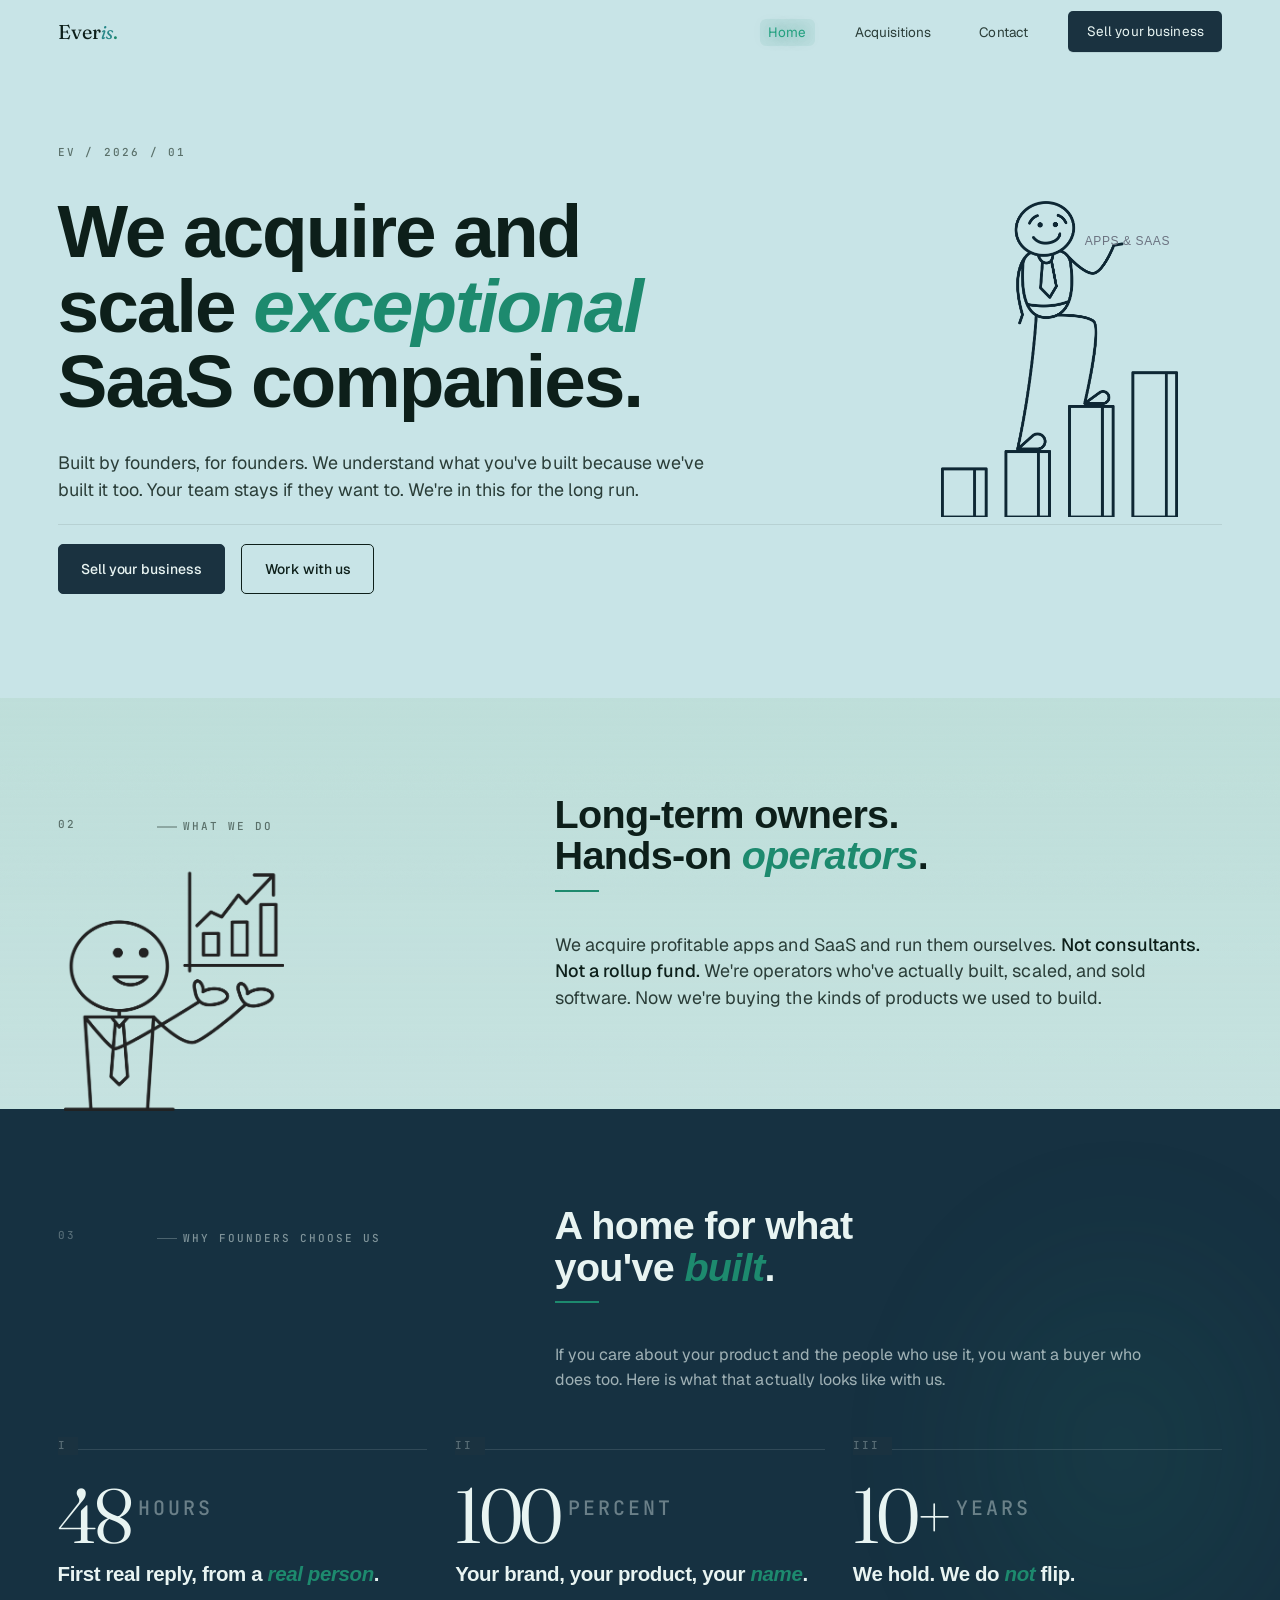
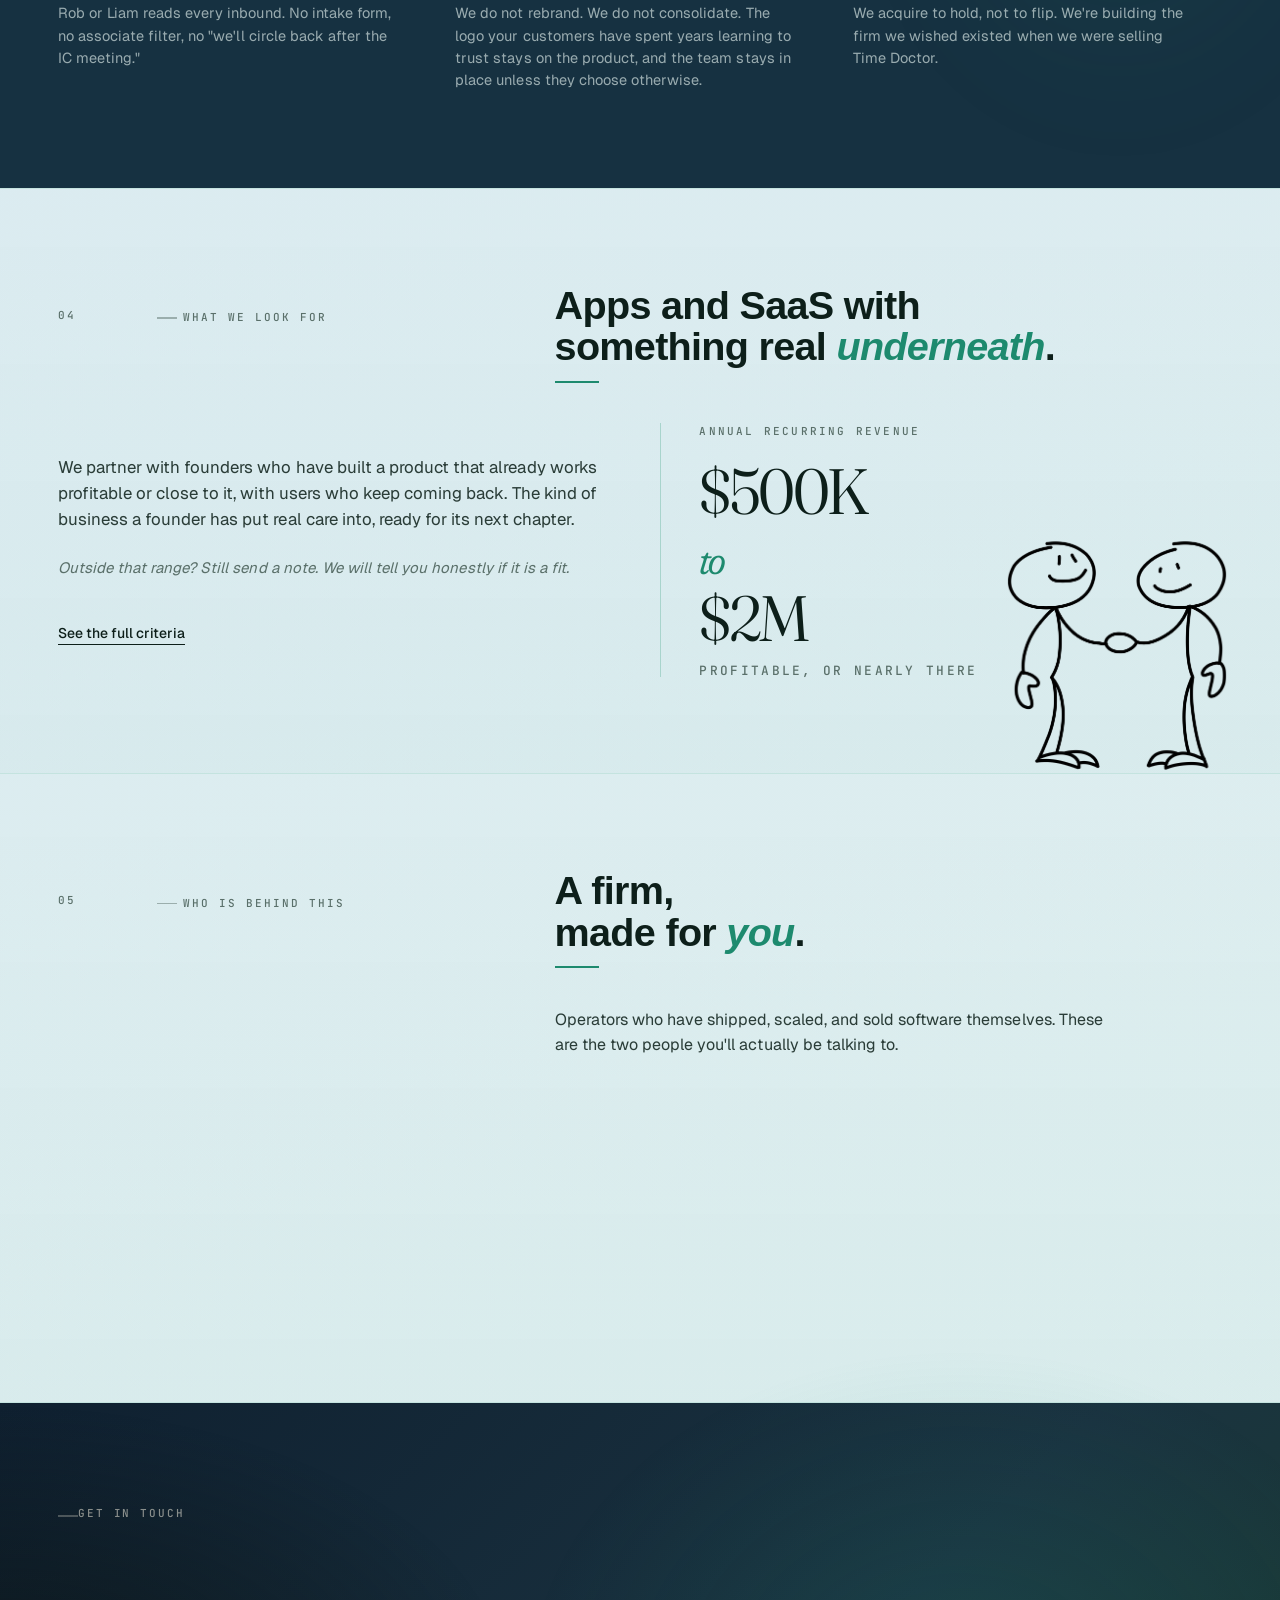
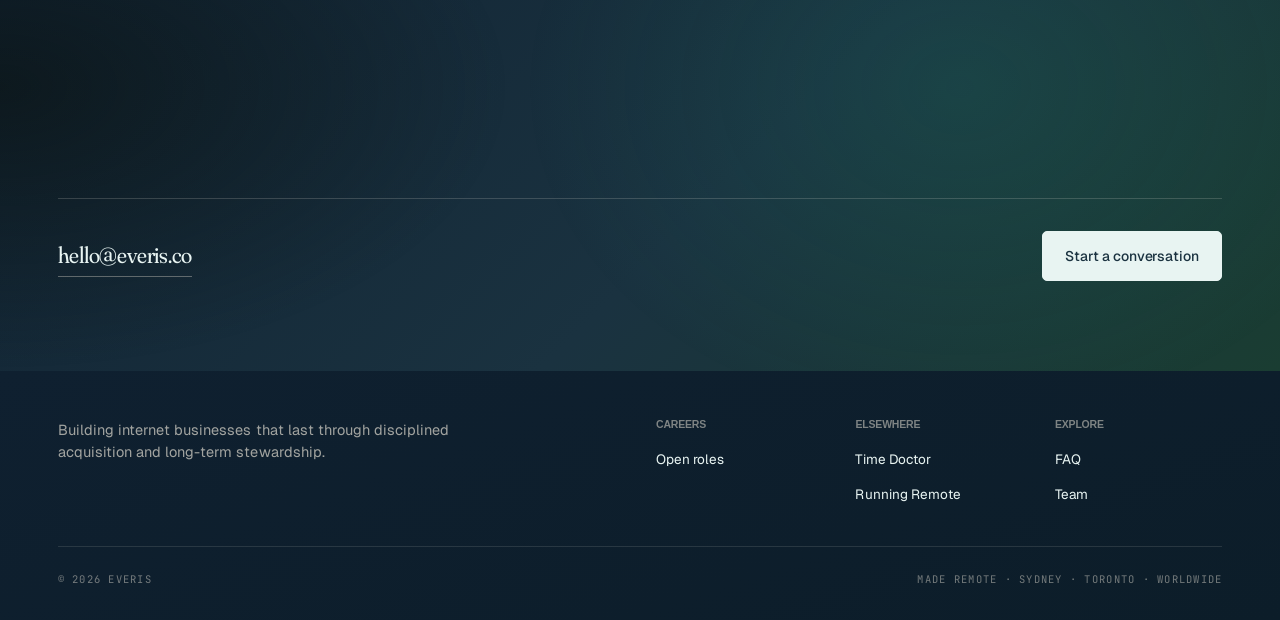
==== index.html @ 97abb51e "Add files via upload" ====
<!DOCTYPE html>
<html lang="en">
<head>
<meta charset="UTF-8" />
<meta name="viewport" content="width=device-width, initial-scale=1.0" />
<meta name="description" content="Everis acquires profitable apps and SaaS from founders ready for what's next." />
<meta property="og:title" content="Everis" />
<meta property="og:description" content="We acquire and grow exceptional SaaS companies. From founder-led innovation to enterprise-grade growth." />
<title>Everis. Acquirer of apps and SaaS businesses.</title>
<link rel="preconnect" href="https://fonts.googleapis.com" />
<link rel="preconnect" href="https://fonts.gstatic.com" crossorigin />
<link href="https://fonts.googleapis.com/css2?family=Fraunces:ital,opsz,wght,SOFT@0,9..144,300..700,0..100;1,9..144,300..700,0..100&family=Geist:wght@300;400;500;600&family=JetBrains+Mono:wght@400;500&display=swap" rel="stylesheet" />
<style>
/* =======================================================
   EVERIS - SHARED STYLES
   Forest + bone + brass, editorial, restrained
   ======================================================= */

:root {
  /* Palette â€” Teal Edition */
  --bone:          #EAF4F1;
  --bone-warm:     #B9D7CF;
  --bone-deep:     #BAE0D8;
  --forest:        #1A3240;
  --forest-soft:   #214252;
  --forest-deep:   #0F2030;
  --ink:           #0D1F1A;
  --ink-soft:      #2A3D38;
  --ink-muted:     #5A706A;
  --brass:         #1D8A6E;
  --brass-bright:  #22A07F;
  --brass-soft:    #1D9474;
  --sage:          #6B9E96;
  --rule:          #A8D4CC;
  --rule-soft:     #C4E3DF;

  /* Type */
  --font-serif: 'Fraunces', 'Iowan Old Style', Georgia, serif;
  --font-sans: 'Geist', -apple-system, BlinkMacSystemFont, sans-serif;
  --font-mono: 'JetBrains Mono', 'IBM Plex Mono', Menlo, monospace;

  /* Layout */
  --container: 1360px;
  --gutter: clamp(1.75rem, 4.5vw, 4.5rem);
  --section-y: clamp(4rem, 8vw, 6rem);
  --nav-h: 64px;
  --spacing-xs: 0.5rem;
  --spacing-sm: 1rem;
  --spacing-md: 1.5rem;
  --spacing-lg: 2.5rem;
  --spacing-xl: 4rem;
}

/* Reset */
*, *::before, *::after { box-sizing: border-box; margin: 0; padding: 0; }

html {
  scroll-behavior: smooth;
  -webkit-font-smoothing: antialiased;
  -moz-osx-font-smoothing: grayscale;
  text-rendering: optimizeLegibility;
  scroll-padding-top: calc(var(--nav-h) + 1rem);
}

body {
  background: var(--bone);
  color: var(--ink);
  font-family: var(--font-sans);
  font-size: 16px;
  line-height: 1.62;
  font-weight: 410;
  position: relative;
  min-height: 100vh;
  overflow-x: hidden;
  letter-spacing: 0.002em;
}

/* Paper grain overlay */
body::before {
  content: '';
  position: fixed;
  inset: 0;
  background-image: url("data:image/svg+xml;utf8,<svg xmlns='http://www.w3.org/2000/svg' width='240' height='240'><filter id='n'><feTurbulence type='fractalNoise' baseFrequency='0.9' numOctaves='2' stitchTiles='stitch'/><feColorMatrix values='0 0 0 0 0.04 0 0 0 0 0.08 0 0 0 0 0.16 0 0 0 0.5 0'/></filter><rect width='100%25' height='100%25' filter='url(%23n)'/></svg>");
  opacity: 0.055;
  mix-blend-mode: multiply;
  pointer-events: none;
  z-index: 1;
}

main, nav, footer { position: relative; z-index: 2; }

a { color: inherit; text-decoration: none; }
::selection {
  background: #1d8a6e;
  color: #ffffff;
  -webkit-text-fill-color: #ffffff;
  text-shadow: none;
}
::-moz-selection {
  background: #1d8a6e;
  color: #ffffff;
  text-shadow: none;
}

:focus-visible {
  outline: 2px solid var(--brass);
  outline-offset: 3px;
  border-radius: 2px;
}

img { display: block; max-width: 100%; height: auto; }

button { font: inherit; cursor: pointer; }

/* =======================================================
   TYPOGRAPHY
   ======================================================= */

h1, h2, h3, h4 {
  font-family: var(--font-serif);
  font-weight: 400;
  font-variation-settings: 'SOFT' 40, 'opsz' 144;
  letter-spacing: -0.025em;
  line-height: 1.03;
  color: var(--ink);
}

em, .italic {
  font-style: italic;
  font-variation-settings: 'SOFT' 100, 'opsz' 144;
}

.accent, h1 em, h2 em, h3 em {
  color: var(--brass);
}

.label {
  font-family: var(--font-mono);
  font-size: 11px;
  font-weight: 500;
  letter-spacing: 0.18em;
  text-transform: uppercase;
  color: var(--ink-muted);
}

.edition-num {
  font-family: var(--font-mono);
  font-size: 11px;
  letter-spacing: 0.2em;
  color: var(--ink-muted);
  font-weight: 500;
}

/* =======================================================
   LAYOUT PRIMITIVES
   ======================================================= */

.container {
  max-width: var(--container);
  margin: 0 auto;
  padding: 0 var(--gutter);
  position: relative;
}

.grid-12 {
  display: grid;
  grid-template-columns: repeat(12, 1fr);
  gap: 1.5rem 1.75rem;
}

/* =======================================================
   SCROLL PROGRESS (top of page)
   ======================================================= */

.scroll-progress {
  position: fixed;
  top: 0;
  left: 0;
  height: 4px;
  background: var(--brass);
  width: 100%;
  z-index: 100;
  transform: scaleX(0);
  transform-origin: left center;
  transition: transform 0.12s linear, opacity 0.3s ease;
  pointer-events: none;
  opacity: 0;
}

/* =======================================================
   NAV
   ======================================================= */

nav.top {
  position: sticky;
  top: 0;
  z-index: 50;
  overflow: visible;
  height: var(--nav-h);
  background: rgba(222, 238, 236, 0.94);
  backdrop-filter: blur(10px);
  -webkit-backdrop-filter: blur(10px);
  border-bottom: 1px solid var(--rule-soft);
}

nav.top .container {
  height: 100%;
  display: flex;
  align-items: center;
  justify-content: space-between;
  gap: 2rem;
  overflow: visible;
}

.wordmark {
  font-family: var(--font-serif);
  font-weight: 400;
  font-variation-settings: 'SOFT' 40, 'opsz' 144;
  font-size: 1.5rem;
  letter-spacing: -0.025em;
  color: var(--ink);
  line-height: 1;
  display: inline-block;
  transition: none !important;
}
.wordmark em {
  font-style: italic;
  font-variation-settings: 'SOFT' 100, 'opsz' 144;
  color: var(--brass);
  font-weight: 400;
  transition: none !important;
}
.wordmark-period {
  color: var(--brass);
}

/* Disable all animations and transitions for logo elements */
.wordmark,
.wordmark *,
.wordmark:hover,
.wordmark:focus-visible,
.wordmark em,
.wordmark em:hover,
.wordmark em:focus-visible,
.nav-logomark,
.nav-logomark:hover,
.nav-logomark:focus-visible,
.wordmark img,
.wordmark img:hover,
.wordmark img:focus-visible {
  animation: none !important;
  transform: none !important;
  transition: none !important;
}

.nav-links {
  display: flex;
  gap: 2rem;
  align-items: center;
  list-style: none;
}

.nav-links a {
  font-size: 13.5px;
  color: var(--ink-soft);
  position: relative;
  padding: 4px 8px 5px;
  font-weight: 400;
  letter-spacing: 0.01em;
  border-radius: 6px;
  transition: color 0.25s ease, text-shadow 0.25s ease, background 0.25s ease;
  overflow: visible;
}

.nav-links a::after { display: none; }

.nav-links a:hover,
.nav-links a.active {
  color: var(--brass-bright);
  text-shadow: 0 0 14px rgba(29, 148, 116, 0.55), 0 0 28px rgba(29, 148, 116, 0.22);
  background: rgba(29, 148, 116, 0.07);
}

/* Primary CTA button in nav - bright gold with dark text, unmissable */
.nav-cta {
  padding: 0.6rem 1.15rem !important;
  font-size: 13px;
  background: var(--brass);
  color: var(--forest-deep);
  border-radius: 100px;
  display: inline-flex;
  align-items: center;
  gap: 0.4rem;
  font-weight: 600;
  letter-spacing: -0.005em;
  transition: background 0.18s ease, box-shadow 0.18s ease;
  box-shadow: 0 1px 0 rgba(20, 32, 26, 0.08);
}
.nav-cta::after { display: none !important; }
.nav-cta:hover {
  background: var(--brass-bright);
  color: var(--forest-deep);
  box-shadow: 0 4px 12px -4px rgba(184, 138, 42, 0.45);
}
.nav-cta .arrow {
  display: inline-block;
  font-size: 12px;
}
.nav-cta:hover .arrow { }

.nav-toggle {
  display: none;
  background: none;
  border: none;
  color: var(--ink);
  font-family: var(--font-mono);
  font-size: 12px;
  letter-spacing: 0.1em;
  text-transform: uppercase;
}

/* =======================================================
   BUTTONS
   ======================================================= */

.btn {
  display: inline-flex;
  align-items: center;
  gap: 0.55rem;
  padding: 0.8rem 1.4rem;
  font-family: var(--font-sans);
  font-size: 14px;
  font-weight: 500;
  letter-spacing: -0.005em;
  border-radius: 100px;
  cursor: pointer;
  transition: background 0.25s ease, color 0.25s ease, border-color 0.25s ease, transform 0.25s ease;
  border: 1px solid transparent;
  text-decoration: none;
  white-space: nowrap;
}

.btn .arrow {
  display: inline-block;
  transition: transform 0.25s ease;
  font-size: 13px;
}
.btn:hover .arrow { transform: translateX(3px); }

.btn-primary {
  background: var(--forest);
  color: var(--bone);
  border-color: var(--forest);
}
.btn-primary:hover {
  background: var(--brass);
  color: var(--forest-deep);
  border-color: var(--brass);
  transform: translateY(-1px);
}

.btn-ghost {
  background: transparent;
  color: var(--ink);
  border-color: var(--ink);
}
.btn-ghost:hover {
  background: var(--ink);
  color: var(--bone);
}

.btn-brass {
  background: var(--brass);
  color: var(--forest-deep);
  border-color: var(--brass);
  font-weight: 600;
}
.btn-brass:hover {
  background: var(--brass-bright);
  border-color: var(--brass-bright);
  color: var(--forest-deep);
  transform: translateY(-1px);
}

/* On dark backgrounds */
.btn-light {
  background: var(--bone);
  color: var(--forest);
  border-color: var(--bone);
}
.btn-light:hover {
  background: var(--brass);
  color: var(--forest-deep);
  border-color: var(--brass);
}

/* =======================================================
   TEXT LINK
   ======================================================= */

.txt-link {
  display: inline-flex;
  align-items: center;
  gap: 0.5rem;
  font-size: 14px;
  color: var(--ink);
  border-bottom: 1px solid var(--ink);
  padding-bottom: 2px;
  transition: color 0.2s ease, border-color 0.2s ease, gap 0.2s ease;
  font-weight: 500;
  font-family: var(--font-sans);
  line-height: 1.3;
  text-decoration: none;
}
.txt-link:hover {
  color: var(--brass);
  border-color: var(--brass);
  gap: 0.7rem;
}
.txt-link .arrow {
  font-size: 13px;
  display: inline-block;
  transition: transform 0.2s ease;
}
.txt-link:hover .arrow { transform: translateX(2px); }

/* =======================================================
   REVEAL ANIMATIONS
   ======================================================= */

.reveal {
  opacity: 0;
  transform: translateY(16px);
  transition: opacity 0.9s cubic-bezier(0.22, 0.8, 0.3, 1),
              transform 0.9s cubic-bezier(0.22, 0.8, 0.3, 1);
}
.reveal.in-view {
  opacity: 1;
  transform: translateY(0);
}

@media (prefers-reduced-motion: reduce) {
  *, *::before, *::after {
    animation: none !important;
    transition: none !important;
  }
  .reveal { opacity: 1; transform: none; }
}

/* =======================================================
   HERO (homepage, acquisitions, contact)
   ======================================================= */

.hero {
  padding: clamp(3rem, 7vw, 5rem) 0 clamp(1.8rem, 3.6vw, 2.7rem);
  position: relative;
}

.hero-meta {
  display: flex;
  justify-content: space-between;
  margin-bottom: 2rem;
  align-items: baseline;
  gap: 1rem;
}

.hero-headline {
  font-family: var(--font-serif);
  font-variation-settings: 'SOFT' 25, 'opsz' 144;
  font-weight: 320;
  font-size: clamp(2.75rem, 7vw, 6.5rem);
  line-height: 0.95;
  letter-spacing: -0.018em;
  margin-bottom: 2rem;
  color: var(--ink);
  max-width: 15ch;
}

.hero-headline em {
  color: var(--brass);
}

.hero-sub {
  font-size: clamp(1.1rem, 1.45vw, 1.25rem);
  line-height: 1.62;
  color: var(--ink-soft);
  margin-bottom: 2.25rem;
  font-weight: 390;
  max-width: 54ch;
  letter-spacing: -0.005em;
}

.hero-ctas {
  display: flex;
  gap: 1rem;
  flex-wrap: wrap;
  margin-top: 2.5rem;
  margin-bottom: 2.5rem;
  position: relative;
  overflow: visible;
}

.hero-ctas::before {
  content: '';
  position: absolute;
  left: 0;
  right: 0;
  top: -1.28rem;
  height: 1px;
  background: rgba(15,24,20,0.09);
  z-index: 0;
}

.hero-ctas > .btn {
  position: relative;
  z-index: 2;
}

.hero-signature {
  margin-top: 1.5rem;
  padding-top: 1.25rem;
  border-top: none;
  display: flex;
  justify-content: space-between;
  align-items: baseline;
  flex-wrap: wrap;
  gap: 1rem;
}

.hero-signature .credit {
  font-size: 13.5px;
  color: var(--ink-soft);
  font-weight: 400;
}
.hero-signature .credit strong {
  color: var(--ink);
  font-weight: 500;
}

.hero-signature .meta {
  font-family: var(--font-mono);
  font-size: 11px;
  letter-spacing: 0.18em;
  text-transform: uppercase;
  color: var(--ink-muted);
}

/* =======================================================
   SECTION BASE
   ======================================================= */

section.page {
  padding: var(--section-y) 0;
  border-bottom: 1px solid var(--rule-soft);
  position: relative;
}

.page-header {
  display: grid;
  grid-template-columns: repeat(12, 1fr);
  gap: 1.5rem 1.75rem;
  margin-bottom: 2.5rem;
  align-items: baseline;
}

.page-header .edition-num { grid-column: 1 / 2; }
.page-header .label { grid-column: 2 / 6; align-self: baseline; }
.page-title {
  grid-column: 6 / 13;
  font-family: var(--font-serif);
  font-variation-settings: 'SOFT' 40, 'opsz' 144;
  font-size: clamp(1.75rem, 3.5vw, 2.75rem);
  font-weight: 350;
  line-height: 1.05;
  letter-spacing: -0.028em;
}

/* =======================================================
   WHAT WE DO (simple prose block)
   ======================================================= */

.what-do-body {
  display: grid;
  grid-template-columns: repeat(12, 1fr);
  gap: 1.5rem 1.75rem;
}

.what-do-lead {
  grid-column: 6 / 13;
  font-size: clamp(1.05rem, 1.4vw, 1.2rem);
  line-height: 1.5;
  color: var(--ink-soft);
  font-weight: 400;
}

.what-do-lead .emphasis {
  color: var(--ink);
  font-weight: 500;
}

/* =======================================================
   WHY FOUNDERS CHOOSE US - claim grid
   ======================================================= */

.why-founders { background: var(--bone-warm); }

.why-lead {
  display: grid;
  grid-template-columns: repeat(12, 1fr);
  gap: 1.5rem 1.75rem;
  margin-top: 1.5rem;
}
.why-lead p {
  grid-column: 6 / 13;
  font-size: clamp(1rem, 1.25vw, 1.1rem);
  color: var(--ink-soft);
  line-height: 1.55;
  max-width: 55ch;
}

.claim-grid {
  display: grid;
  grid-template-columns: repeat(12, 1fr);
  gap: 1.5rem 1.75rem;
  margin-top: 3.5rem;
}

.claim {
  grid-column: span 4;
  display: flex;
  flex-direction: column;
  padding-top: 1.75rem;
  border-top: 1px solid var(--ink);
  position: relative;
}

.claim::before {
  content: attr(data-index);
  position: absolute;
  top: -13px;
  left: 0;
  background: var(--bone-warm);
  padding-right: 0.7rem;
  font-family: var(--font-mono);
  font-size: 11px;
  letter-spacing: 0.2em;
  color: var(--ink-muted);
  font-weight: 500;
}

.claim-number {
  font-family: var(--font-serif);
  font-variation-settings: 'SOFT' 30, 'opsz' 144;
  font-weight: 350;
  font-size: clamp(2.75rem, 5vw, 4.25rem);
  line-height: 1;
  letter-spacing: -0.04em;
  color: var(--ink);
  margin-bottom: 0.1rem;
}
.claim-number .unit {
  font-size: 0.26em;
  font-family: var(--font-mono);
  letter-spacing: 0.15em;
  text-transform: uppercase;
  color: var(--ink-muted);
  display: inline-block;
  transform: translateY(-1.4em);
  margin-left: 0.5rem;
  font-weight: 500;
}

.claim-phrase {
  font-family: var(--font-serif);
  font-variation-settings: 'SOFT' 70, 'opsz' 144;
  font-size: clamp(1.2rem, 1.6vw, 1.45rem);
  font-weight: 400;
  line-height: 1.15;
  letter-spacing: -0.02em;
  color: var(--ink);
  margin-bottom: 1rem;
  margin-top: 0.4rem;
}

.claim-body {
  font-size: 14.5px;
  line-height: 1.55;
  color: var(--ink-soft);
  max-width: 34ch;
}

/* =======================================================
   WHAT WE LOOK FOR - teaser with number block
   ======================================================= */

.criteria-grid {
  display: grid;
  grid-template-columns: repeat(12, 1fr);
  gap: 1.5rem 2.5rem;
  align-items: center;
}

.criteria-body {
  grid-column: 1 / 7;
}
.criteria-body p {
  font-size: clamp(1.05rem, 1.3vw, 1.15rem);
  line-height: 1.55;
  color: var(--ink-soft);
  margin-bottom: 1.5rem;
  max-width: 48ch;
}

.criteria-visual {
  grid-column: 7 / 13;
  padding-left: clamp(0rem, 3vw, 2.5rem);
  border-left: 1px solid var(--rule);
  display: flex;
  flex-direction: column;
  align-items: flex-start;
}

.criteria-visual .range-label {
  font-family: var(--font-mono);
  font-size: 11px;
  letter-spacing: 0.2em;
  color: var(--ink-muted);
  text-transform: uppercase;
  margin-bottom: 1.25rem;
  font-weight: 500;
}

.criteria-number {
  font-family: var(--font-serif);
  font-variation-settings: 'SOFT' 30, 'opsz' 144;
  font-weight: 350;
  font-size: clamp(2.5rem, 5.5vw, 4rem);
  line-height: 0.95;
  letter-spacing: -0.04em;
  color: var(--ink);
}
.criteria-number .row { display: block; }
.criteria-number .to {
  color: var(--brass);
  font-style: italic;
  font-variation-settings: 'SOFT' 100, 'opsz' 144;
  font-size: 0.65em;
  display: inline-block;
  margin: 0.2em 0.5rem 0.2em 0;
}

.criteria-number .unit {
  font-family: var(--font-mono);
  font-size: 0.2em;
  text-transform: uppercase;
  letter-spacing: 0.18em;
  color: var(--ink-muted);
  display: block;
  margin-top: 1rem;
  font-weight: 500;
}

/* =======================================================
   FOUNDERS SECTION - with duotone photos
   ======================================================= */

.founders { background: var(--bone); border-bottom: 1px solid var(--rule-soft); }

.founders-intro {
  display: grid;
  grid-template-columns: repeat(12, 1fr);
  gap: 1.5rem 1.75rem;
  margin-top: 1rem;
  margin-bottom: 3rem;
}

.founders-intro p {
  grid-column: 6 / 13;
  font-size: clamp(1rem, 1.25vw, 1.1rem);
  color: var(--ink-soft);
  line-height: 1.55;
  max-width: 52ch;
}

.founders-grid {
  display: grid;
  grid-template-columns: repeat(12, 1fr);
  gap: 3rem 2rem;
}

.founder-card {
  grid-column: span 6;
  display: grid;
  grid-template-columns: 1fr 1.6fr;
  gap: 1.5rem;
  align-items: start;
}

.founder-photo {
  position: relative;
  overflow: hidden;
  border-radius: 6px;
  aspect-ratio: 4 / 5;
  background: var(--forest);
  cursor: default;
}

.founder-photo img {
  width: 100%;
  height: 100%;
  object-fit: cover;
  display: block;
  /* Sepia until hover */
  filter: grayscale(0.25) sepia(0.65) saturate(0.85) hue-rotate(-10deg) brightness(0.98) contrast(1.02);
  transition: filter 0.7s cubic-bezier(0.22, 0.8, 0.3, 1),
              transform 0.8s cubic-bezier(0.22, 0.8, 0.3, 1);
}

.founder-photo::after {
  content: '';
  position: absolute;
  inset: 0;
  background: linear-gradient(180deg, rgba(29,138,110,0.08), rgba(26, 50, 64, 0.22));
  mix-blend-mode: multiply;
  pointer-events: none;
  transition: opacity 0.7s ease;
  z-index: 2;
}

.founder-card:hover .founder-photo img {
  filter: none;
  transform: scale(1.025);
}
.founder-card:hover .founder-photo::after {
  opacity: 0;
}

.founder-info {
  display: flex;
  flex-direction: column;
  gap: 0.65rem;
  padding-top: 0.25rem;
}

.founder-name {
  font-family: var(--font-serif);
  font-variation-settings: 'SOFT' 70, 'opsz' 144;
  font-size: clamp(1.4rem, 1.9vw, 1.7rem);
  font-weight: 400;
  letter-spacing: -0.02em;
  line-height: 1.1;
  color: var(--ink);
  margin-bottom: 0.1rem;
}

.founder-role {
  font-family: var(--font-mono);
  font-size: 10.5px;
  letter-spacing: 0.2em;
  color: var(--brass);
  text-transform: uppercase;
  font-weight: 500;
  margin-bottom: 0.25rem;
}

.founder-credit {
  font-size: 14.5px;
  line-height: 1.6;
  color: var(--ink-soft);
  font-weight: 400;
}

.founder-credit em {
  font-style: italic;
  color: var(--ink);
}

.founder-location {
  margin-top: 0.35rem;
  font-family: var(--font-mono);
  font-size: 10.5px;
  letter-spacing: 0.18em;
  text-transform: uppercase;
  color: var(--ink-muted);
  font-weight: 500;
}

/* =======================================================
   FINAL CTA (dark forest section)
   ======================================================= */

.final-cta {
  padding: clamp(4.5rem, 8vw, 7rem) 0 clamp(4rem, 7vw, 6rem);
  background: var(--forest);
  color: var(--bone);
  border-bottom: none;
  position: relative;
  overflow: hidden;
}

.final-cta::after {
  content: '';
  position: absolute;
  right: -15%;
  top: -20%;
  width: 80%;
  height: 140%;
  background: radial-gradient(ellipse at center, rgba(29,138,110,0.18) 0%, transparent 60%);
  pointer-events: none;
}

.final-cta .container {
  position: relative;
  z-index: 2;
}

.final-cta .label {
  color: rgba(239, 233, 219, 0.55);
  margin-bottom: 1.75rem;
  display: block;
}

.final-cta-headline {
  font-family: var(--font-serif);
  font-variation-settings: 'SOFT' 30, 'opsz' 144;
  font-weight: 350;
  font-size: clamp(2.5rem, 6vw, 5rem);
  line-height: 1;
  letter-spacing: -0.03em;
  color: var(--bone);
  max-width: 14ch;
  margin-bottom: 2.5rem;
}

.final-cta-headline em {
  color: var(--brass-soft);
}

.final-cta-actions {
  padding-top: 2rem;
  border-top: 1px solid rgba(239, 233, 219, 0.18);
  display: flex;
  flex-wrap: wrap;
  gap: 1.5rem 2rem;
  align-items: center;
  justify-content: space-between;
}

.final-cta-email {
  font-family: var(--font-serif);
  font-variation-settings: 'SOFT' 60, 'opsz' 144;
  font-size: clamp(1.15rem, 1.8vw, 1.55rem);
  font-weight: 400;
  color: var(--bone);
  border-bottom: 1px solid rgba(239, 233, 219, 0.35);
  padding-bottom: 3px;
  transition: color 0.25s ease, border-color 0.25s ease;
  letter-spacing: -0.01em;
}
.final-cta-email:hover {
  color: var(--brass-soft);
  border-color: var(--brass-soft);
}

/* =======================================================
   FOOTER
   ======================================================= */

footer {
  background: var(--forest-deep);
  color: var(--bone);
  padding: 3rem 0 0;
  position: relative;
  overflow: hidden;
}

.footer-top {
  display: grid;
  grid-template-columns: repeat(12, 1fr);
  gap: 1.5rem 2rem;
  padding-bottom: 2.5rem;
  border-bottom: 1px solid rgba(239, 233, 219, 0.12);
}

.footer-about {
  grid-column: 1 / 6;
  font-size: 14.5px;
  line-height: 1.55;
  color: rgba(239, 233, 219, 0.65);
  max-width: 42ch;
}

.footer-links {
  grid-column: 7 / 13;
  display: grid;
  grid-template-columns: repeat(3, minmax(0, 1fr));
  gap: 2rem;
}

.footer-col h4 {
  font-family: var(--font-mono);
  font-size: 10.5px;
  letter-spacing: 0.2em;
  text-transform: uppercase;
  color: rgba(239, 233, 219, 0.5);
  font-weight: 500;
  margin-bottom: 1rem;
}

.footer-col ul {
  list-style: none;
  display: flex;
  flex-direction: column;
  gap: 0.55rem;
}

.footer-col a {
  color: var(--bone);
  font-size: 13.5px;
  transition: color 0.2s ease;
  display: inline-flex;
  align-items: center;
  gap: 0.35rem;
}
.footer-col a:hover { color: var(--brass-soft); }
.footer-col a .ext {
  font-size: 10px;
  color: rgba(239, 233, 219, 0.4);
  transition: color 0.2s ease;
}
.footer-col a:hover .ext { color: var(--brass-soft); }

.footer-bottom {
  padding: 1.5rem 0 2rem;
  display: flex;
  justify-content: space-between;
  align-items: center;
  font-family: var(--font-mono);
  font-size: 10.5px;
  letter-spacing: 0.12em;
  color: rgba(239, 233, 219, 0.45);
  text-transform: uppercase;
  gap: 1rem;
  flex-wrap: wrap;
}

/* Giant wordmark, aligned to container gutter */
.wordmark-giant-wrap {
  max-width: var(--container);
  margin: 0 auto;
  padding: 1.5rem var(--gutter) 1.25rem;
  overflow: hidden;
}

.wordmark-giant {
  font-family: var(--font-serif);
  font-variation-settings: 'SOFT' 50, 'opsz' 144;
  font-weight: 300;
  font-size: clamp(5rem, 22vw, 22rem);
  line-height: 0.85;
  letter-spacing: -0.05em;
  color: var(--bone);
  display: block;
  text-align: left;
  white-space: nowrap;
}

.wordmark-giant em {
  font-style: italic;
  color: var(--brass);
  font-variation-settings: 'SOFT' 100, 'opsz' 144;
}

/* =======================================================
   RESPONSIVE
   ======================================================= */

@media (max-width: 880px) {
  body { font-size: 15.5px; }

  nav.top { height: 56px; }

  .nav-links { display: none; }
  .nav-links.open {
    display: flex;
    position: absolute;
    top: 56px;
    right: 0;
    left: 0;
    background: var(--bone);
    flex-direction: column;
    gap: 0.25rem;
    padding: 1.25rem var(--gutter);
    border-bottom: 1px solid var(--rule);
    align-items: flex-start;
  }
  .nav-links.open a {
    padding: 0.75rem 0;
    font-size: 15px;
    width: 100%;
    border-bottom: 1px solid var(--rule-soft);
  }
  .nav-links.open a:last-child { border-bottom: none; }
  .nav-toggle { display: block; }

  .page-header { margin-bottom: 2rem; }
  .page-header .edition-num { grid-column: 1 / 13; }
  .page-header .label { grid-column: 1 / 13; margin-top: 0.25rem; }
  .page-title { grid-column: 1 / 13; margin-top: 0.75rem; }

  .what-do-lead { grid-column: 1 / 13; }

  .why-lead p { grid-column: 1 / 13; }

  .claim-grid { grid-template-columns: 1fr; gap: 2.5rem; margin-top: 2.5rem; }
  .claim { grid-column: 1 / -1; }
  .claim-body { max-width: none; }

  .criteria-grid { grid-template-columns: 1fr; gap: 2rem; }
  .criteria-body, .criteria-visual { grid-column: 1 / -1; }
  .criteria-visual {
    padding-left: 0;
    border-left: none;
    padding-top: 1.5rem;
    border-top: 1px solid var(--rule);
  }

  .founders-intro p { grid-column: 1 / 13; }
  .founders-grid { grid-template-columns: 1fr; gap: 2.5rem; }
  .founder-card { grid-column: 1 / -1; grid-template-columns: 1fr 1.5fr; gap: 1.25rem; }

  .final-cta-actions { flex-direction: column; align-items: flex-start; gap: 1.25rem; }

  .footer-top { grid-template-columns: 1fr; gap: 2rem; }
  .footer-about, .footer-links { grid-column: 1 / -1; }
  .footer-links { grid-template-columns: repeat(3, minmax(0, 1fr)); gap: 1.5rem; }

  .hero-signature { flex-direction: column; align-items: flex-start; gap: 0.5rem; }
}

@media (max-width: 560px) {
  .footer-links { grid-template-columns: 1fr 1fr; }
  .footer-bottom { flex-direction: column; align-items: flex-start; gap: 0.5rem; }
  .founder-card { grid-template-columns: 1fr; gap: 1rem; }
  .founder-photo { max-width: 220px; }
  .hero-meta { flex-direction: column; align-items: flex-start; gap: 0.4rem; }
}

/* =======================================================
   ACQUISITIONS PAGE specifics
   ======================================================= */

.process-list {
  display: grid;
  grid-template-columns: repeat(12, 1fr);
  gap: 1.5rem 1.75rem;
}

.process-step {
  grid-column: span 6;
  border-top: 1px solid var(--ink);
  padding-top: 1.5rem;
  padding-bottom: 1.5rem;
  position: relative;
}

.process-step::before {
  content: attr(data-step);
  position: absolute;
  top: -13px;
  left: 0;
  background: var(--bone);
  padding-right: 0.7rem;
  font-family: var(--font-mono);
  font-size: 11px;
  letter-spacing: 0.2em;
  color: var(--ink-muted);
  font-weight: 500;
}

.process-step.alt::before {
  background: var(--bone-warm);
}

.process-duration {
  font-family: var(--font-serif);
  font-variation-settings: 'SOFT' 30, 'opsz' 144;
  font-size: clamp(2rem, 3.5vw, 2.8rem);
  font-weight: 350;
  letter-spacing: -0.03em;
  line-height: 1;
  color: var(--ink);
  margin-bottom: 0.5rem;
}
.process-duration em {
  color: var(--brass);
  font-style: italic;
}

.process-title {
  font-family: var(--font-serif);
  font-variation-settings: 'SOFT' 70, 'opsz' 144;
  font-size: clamp(1.15rem, 1.5vw, 1.35rem);
  font-weight: 400;
  letter-spacing: -0.015em;
  margin-bottom: 0.5rem;
}

.process-body {
  font-size: 14.5px;
  line-height: 1.55;
  color: var(--ink-soft);
  max-width: 46ch;
}

.criteria-section {
  background: var(--bone-warm);
}

.criteria-detailed {
  display: grid;
  grid-template-columns: repeat(12, 1fr);
  gap: 2rem 2.5rem;
}

.criteria-col {
  grid-column: span 6;
}

.criteria-col h3 {
  font-family: var(--font-serif);
  font-variation-settings: 'SOFT' 60, 'opsz' 144;
  font-size: clamp(1.35rem, 1.8vw, 1.6rem);
  font-weight: 400;
  letter-spacing: -0.02em;
  margin-bottom: 1.25rem;
  color: var(--ink);
  padding-bottom: 0.85rem;
  border-bottom: 1px solid var(--ink);
}
.criteria-col h3 em { color: var(--brass); }

.criteria-col ul {
  list-style: none;
  display: flex;
  flex-direction: column;
  gap: 0.85rem;
}

.criteria-col li {
  font-size: 15px;
  line-height: 1.5;
  color: var(--ink-soft);
  padding-left: 1.25rem;
  position: relative;
}

.criteria-col li::before {
  content: '';
  position: absolute;
  left: 0;
  top: 0.55rem;
  width: 6px;
  height: 6px;
  background: var(--brass);
  border-radius: 50%;
}

.criteria-col.no ul li::before {
  background: transparent;
  border: 1px solid var(--ink-muted);
  width: 8px;
  height: 8px;
  top: 0.45rem;
}

/* After-close section */
.after-close {
  background: var(--bone);
}

.after-options {
  display: grid;
  grid-template-columns: repeat(3, 1fr);
  gap: 1.75rem;
  margin-top: 2.5rem;
}

.after-card {
  padding: 2rem 1.75rem;
  background: var(--bone-warm);
  border-radius: 4px;
  display: flex;
  flex-direction: column;
  gap: 0.7rem;
  position: relative;
  overflow: hidden;
  transition: transform 0.3s ease, box-shadow 0.3s ease;
}
.after-card:hover {
  transform: translateY(-3px);
  box-shadow: 0 12px 30px -18px rgba(15, 24, 20, 0.25);
}

.after-roman {
  font-family: var(--font-mono);
  font-size: 10.5px;
  letter-spacing: 0.2em;
  color: var(--brass);
  text-transform: uppercase;
  font-weight: 500;
}

.after-title {
  font-family: var(--font-serif);
  font-variation-settings: 'SOFT' 70, 'opsz' 144;
  font-size: 1.5rem;
  font-weight: 400;
  letter-spacing: -0.02em;
  line-height: 1.1;
  color: var(--ink);
  margin-bottom: 0.25rem;
}

.after-body {
  font-size: 14.5px;
  line-height: 1.55;
  color: var(--ink-soft);
}

/* FAQ */
.faq-section {
  background: var(--bone-warm);
}

.faq-list {
  display: grid;
  grid-template-columns: repeat(12, 1fr);
  gap: 0;
}
.faq-list > * { grid-column: 1 / 13; }

.faq-item {
  border-top: 1px solid var(--rule);
  padding: 1.75rem 0;
  display: grid;
  grid-template-columns: 60px 1fr;
  gap: 1.5rem;
  align-items: start;
  cursor: pointer;
}
.faq-item:last-child { border-bottom: 1px solid var(--rule); }
.faq-item:hover .faq-q { color: var(--brass); }

.faq-num {
  font-family: var(--font-mono);
  font-size: 11px;
  letter-spacing: 0.2em;
  color: var(--ink-muted);
  font-weight: 500;
  padding-top: 0.35rem;
}

.faq-qa {
  display: flex;
  flex-direction: column;
  gap: 0.85rem;
}

.faq-q {
  font-family: var(--font-serif);
  font-variation-settings: 'SOFT' 60, 'opsz' 144;
  font-size: clamp(1.1rem, 1.4vw, 1.3rem);
  font-weight: 400;
  letter-spacing: -0.02em;
  color: var(--ink);
  transition: color 0.2s ease;
  line-height: 1.3;
}

.faq-a {
  font-size: 15px;
  line-height: 1.6;
  color: var(--ink-soft);
  max-width: 65ch;
}

@media (max-width: 880px) {
  .process-step { grid-column: 1 / -1; }
  .criteria-col { grid-column: 1 / -1; }
  .after-options { grid-template-columns: 1fr; gap: 1rem; }
  .faq-item { grid-template-columns: 40px 1fr; gap: 1rem; }
}

/* =======================================================
   CONTACT PAGE specifics
   ======================================================= */

.contact-grid {
  display: grid;
  grid-template-columns: repeat(12, 1fr);
  gap: 2.5rem 3rem;
  margin-top: 1rem;
}

.contact-form {
  grid-column: 1 / 8;
}

.contact-side {
  grid-column: 9 / 13;
  padding-left: 2rem;
  border-left: 1px solid var(--rule);
  display: flex;
  flex-direction: column;
  gap: 2rem;
}

.contact-side-block h4 {
  font-family: var(--font-mono);
  font-size: 10.5px;
  letter-spacing: 0.2em;
  color: var(--ink-muted);
  text-transform: uppercase;
  font-weight: 500;
  margin-bottom: 0.85rem;
}

.contact-side-block p,
.contact-side-block a {
  font-size: 15px;
  line-height: 1.55;
  color: var(--ink-soft);
}
.contact-side-block a {
  color: var(--ink);
  border-bottom: 1px solid var(--rule);
  padding-bottom: 1px;
  transition: color 0.2s ease, border-color 0.2s ease;
  display: inline-block;
}
.contact-side-block a:hover {
  color: var(--brass);
  border-color: var(--brass);
}

.contact-email-prominent {
  font-family: var(--font-serif);
  font-variation-settings: 'SOFT' 60, 'opsz' 144;
  font-size: clamp(1.15rem, 1.5vw, 1.35rem);
  font-weight: 400;
  letter-spacing: -0.01em;
  color: var(--ink) !important;
  border-bottom: 1px solid var(--ink) !important;
  padding-bottom: 2px !important;
  display: inline-block !important;
  margin-top: 0.25rem;
}
.contact-email-prominent:hover {
  color: var(--brass) !important;
  border-color: var(--brass) !important;
}

.form-intro {
  font-family: var(--font-serif);
  font-variation-settings: 'SOFT' 60, 'opsz' 144;
  font-size: clamp(1.05rem, 1.3vw, 1.2rem);
  line-height: 1.45;
  color: var(--ink-soft);
  margin-bottom: 2.5rem;
  max-width: 52ch;
  letter-spacing: -0.005em;
}

.form-intro em {
  color: var(--brass);
  font-variation-settings: 'SOFT' 100, 'opsz' 144;
}

.form-group {
  margin-bottom: 1.75rem;
}

.form-group label {
  display: block;
  font-family: var(--font-mono);
  font-size: 10.5px;
  letter-spacing: 0.18em;
  color: var(--ink-muted);
  text-transform: uppercase;
  font-weight: 500;
  margin-bottom: 0.6rem;
}

.routing-options {
  display: grid;
  grid-template-columns: repeat(3, 1fr);
  gap: 0.65rem;
}

.routing-option {
  position: relative;
}

.routing-option input {
  position: absolute;
  opacity: 0;
  pointer-events: none;
}

.routing-option label {
  display: block;
  padding: 0.9rem 1rem;
  border: 1px solid var(--rule);
  background: var(--bone);
  border-radius: 6px;
  cursor: pointer;
  transition: all 0.25s ease;
  font-family: var(--font-sans);
  font-size: 14px;
  letter-spacing: 0;
  color: var(--ink-soft);
  text-transform: none;
  margin-bottom: 0;
  font-weight: 400;
  line-height: 1.25;
}

.routing-option label .routing-title {
  display: block;
  font-weight: 500;
  color: var(--ink);
  margin-bottom: 0.2rem;
  font-size: 14.5px;
}

.routing-option label .routing-sub {
  display: block;
  font-size: 12.5px;
  color: var(--ink-muted);
  font-weight: 400;
  line-height: 1.35;
}

.routing-option input:checked + label {
  border-color: var(--ink);
  background: var(--ink);
  color: var(--bone);
}
.routing-option input:checked + label .routing-title { color: var(--bone); }
.routing-option input:checked + label .routing-sub { color: rgba(239, 233, 219, 0.65); }

.routing-option label:hover {
  border-color: var(--ink-soft);
  background: var(--bone-warm);
}
.routing-option input:checked + label:hover {
  background: var(--forest-soft);
  border-color: var(--forest-soft);
}

.form-field {
  width: 100%;
  padding: 0.95rem 1rem;
  border: 1px solid var(--rule);
  background: var(--bone);
  border-radius: 6px;
  font-family: var(--font-sans);
  font-size: 15px;
  color: var(--ink);
  transition: border-color 0.2s ease, background 0.2s ease;
  line-height: 1.4;
  font-weight: 400;
}

.form-field::placeholder {
  color: var(--ink-muted);
  font-weight: 400;
}

.form-field:focus {
  outline: none;
  border-color: var(--ink);
  background: #fff;
}

textarea.form-field {
  resize: vertical;
  min-height: 150px;
  font-family: var(--font-sans);
}

.form-row {
  display: grid;
  grid-template-columns: 1fr 1fr;
  gap: 1.25rem;
}

.form-submit {
  margin-top: 0.5rem;
  display: flex;
  align-items: center;
  gap: 1.5rem;
  flex-wrap: wrap;
}

.form-footnote {
  font-family: var(--font-serif);
  font-variation-settings: 'SOFT' 50, 'opsz' 144;
  font-size: 15px;
  color: var(--ink-soft);
  line-height: 1.45;
  max-width: 42ch;
  font-style: italic;
}

.form-footnote strong {
  color: var(--ink);
  font-style: normal;
  font-weight: 500;
  font-family: var(--font-sans);
}

@media (max-width: 880px) {
  .contact-grid { grid-template-columns: 1fr; gap: 2rem; }
  .contact-form, .contact-side { grid-column: 1 / -1; }
  .contact-side {
    padding-left: 0;
    border-left: none;
    padding-top: 2rem;
    border-top: 1px solid var(--rule);
  }
  .routing-options { grid-template-columns: 1fr; }
  .form-row { grid-template-columns: 1fr; }
}

/* â•â•â•â•â•â•â•â•â•â•â•â•â•â•â•â•â•â•â•â•â•â•â•â•â•â•â•â•â•â•â•â•â•â•â•â•â•â•â•â•â•â•â•â•â•â•â•â•â•â•â•â•â•â•â•â•â•â•â•â•â•â•â•â•â•â•â•
   EVERIS â€” REDESIGN
   Real contrast Â· Visible hierarchy Â· World-class details
   â•â•â•â•â•â•â•â•â•â•â•â•â•â•â•â•â•â•â•â•â•â•â•â•â•â•â•â•â•â•â•â•â•â•â•â•â•â•â•â•â•â•â•â•â•â•â•â•â•â•â•â•â•â•â•â•â•â•â•â•â•â•â•â•â•â•â• */

/* â”€â”€ Brass top stripe on nav â”€â”€ */
nav.top {
  border-top: none;
  border-bottom-color: rgba(207,195,167,0.45);
  box-shadow: 0 8px 40px -8px rgba(15,24,20,0.07);
  transition: background 0.4s ease, box-shadow 0.4s ease;
}
nav.top.scrolled {
  background: rgba(234,244,241,0.98);
  box-shadow: 0 2px 0 var(--brass), 0 12px 48px -8px rgba(15,24,20,0.12);
}

/* â”€â”€ Page section titles: brass left accent â”€â”€ */
.page-title {
  border-left: 3px solid var(--brass);
  padding-left: 1.5rem;
}

/* â”€â”€ Section labels: short dash ornament â”€â”€ */
span.label {
  display: inline-flex;
  align-items: center;
  gap: 0.55em;
}
span.label::before {
  content: '';
  display: inline-block;
  width: 14px;
  height: 1px;
  background: currentColor;
  opacity: 0.5;
  flex-shrink: 0;
}

/* â”€â”€ HERO: warm luminance behind headline â”€â”€ */
.hero { overflow: hidden; }
.hero::after {
  content: '';
  position: absolute;
  top: -30%;
  right: -15%;
  width: 65%;
  height: 150%;
  background: radial-gradient(ellipse at center, rgba(29,138,110,0.06) 0%, transparent 65%);
  pointer-events: none;
  z-index: -1;
}

/* â”€â”€ Staggered hero reveals â”€â”€ */
.hero .reveal:nth-child(1) { transition-delay: 0s; }
.hero .reveal:nth-child(2) { transition-delay: 0.09s; }
.hero .reveal:nth-child(3) { transition-delay: 0.18s; }
.hero .reveal:nth-child(4) { transition-delay: 0.27s; }
.hero .reveal:nth-child(5) { transition-delay: 0.36s; }

/* â•â•â•â•â•â•â•â•â•â•â•â•â•â•â•â•â•â•â•â•â•â•â•â•â•â•â•â•â•â•â•â•â•â•â•â•â•â•â•â•â•â•â•â•â•â•â•â•â•â•â•â•â•â•
   WHY FOUNDERS â€” Dark dramatic section
   â•â•â•â•â•â•â•â•â•â•â•â•â•â•â•â•â•â•â•â•â•â•â•â•â•â•â•â•â•â•â•â•â•â•â•â•â•â•â•â•â•â•â•â•â•â•â•â•â•â•â•â•â•â• */
.why-founders {
  background: var(--forest);
  color: var(--bone);
}
.why-founders .label {
  color: rgba(239,233,219,0.45);
}
.why-founders .edition-num {
  color: rgba(239,233,219,0.3);
}
.why-founders .page-title {
  color: var(--bone);
  border-left-color: var(--brass);
}
.why-founders .why-lead p {
  color: rgba(239,233,219,0.65);
}
.why-founders .claim {
  border-top: 1px solid rgba(239,233,219,0.12);
  transition: border-top-color 0.4s cubic-bezier(0.22,0.8,0.3,1);
}
.why-founders .claim:hover { border-top-color: var(--brass); }
.why-founders .claim::before {
  background: var(--forest);
  color: rgba(239,233,219,0.3);
}
.why-founders .claim-number { color: var(--bone); }
.why-founders .claim-number .unit { color: rgba(239,233,219,0.4); }
.why-founders .claim-phrase { color: var(--bone); }
.why-founders .claim-phrase em { color: var(--brass); }
.why-founders .claim-body { color: rgba(239,233,219,0.62); }

/* â•â•â•â•â•â•â•â•â•â•â•â•â•â•â•â•â•â•â•â•â•â•â•â•â•â•â•â•â•â•â•â•â•â•â•â•â•â•â•â•â•â•â•â•â•â•â•â•â•â•â•â•â•â•
   AFTER-CLOSE CARDS â€” Dark premium
   â•â•â•â•â•â•â•â•â•â•â•â•â•â•â•â•â•â•â•â•â•â•â•â•â•â•â•â•â•â•â•â•â•â•â•â•â•â•â•â•â•â•â•â•â•â•â•â•â•â•â•â•â•â• */
.after-card {
  background: var(--forest);
  color: var(--bone);
  border-radius: 6px;
  box-shadow: 0 8px 32px -12px rgba(15,24,20,0.3), 0 2px 8px -4px rgba(15,24,20,0.12);
  overflow: hidden;
  transition: transform 0.38s cubic-bezier(0.22,0.8,0.3,1), box-shadow 0.38s ease;
}
.after-card:hover {
  transform: translateY(-6px);
  box-shadow: 0 24px 64px -20px rgba(15,24,20,0.4), 0 6px 20px -6px rgba(15,24,20,0.15);
}
.after-card::before {
  content: '';
  position: absolute;
  top: 0; left: 0; right: 0;
  height: 2px;
  background: linear-gradient(90deg, var(--brass), rgba(29,138,110,0.2));
  transform: scaleX(0);
  transform-origin: left center;
  transition: transform 0.45s cubic-bezier(0.22,0.8,0.3,1);
}
.after-card:hover::before { transform: scaleX(1); }
.after-card .after-roman { color: var(--brass); }
.after-card .after-title { color: var(--bone); }
.after-card .after-body { color: rgba(239,233,219,0.65); }

/* â•â•â•â•â•â•â•â•â•â•â•â•â•â•â•â•â•â•â•â•â•â•â•â•â•â•â•â•â•â•â•â•â•â•â•â•â•â•â•â•â•â•â•â•â•â•â•â•â•â•â•â•â•â•
   PROCESS STEPS â€” Watermark index numbers
   â•â•â•â•â•â•â•â•â•â•â•â•â•â•â•â•â•â•â•â•â•â•â•â•â•â•â•â•â•â•â•â•â•â•â•â•â•â•â•â•â•â•â•â•â•â•â•â•â•â•â•â•â•â• */
.process-step {
  position: relative;
  transition: border-top-color 0.4s cubic-bezier(0.22,0.8,0.3,1);
}
.process-step:hover { border-top-color: var(--brass); }
.process-list > .process-step:nth-child(1)::after { content: '01'; }
.process-list > .process-step:nth-child(2)::after { content: '02'; }
.process-list > .process-step:nth-child(3)::after { content: '03'; }
.process-list > .process-step:nth-child(4)::after { content: '04'; }
.process-step::after {
  position: absolute;
  right: -0.05em;
  bottom: -0.1em;
  font-family: var(--font-serif);
  font-variation-settings: 'SOFT' 10, 'opsz' 144;
  font-size: clamp(5rem, 9vw, 9rem);
  font-weight: 300;
  color: var(--ink);
  opacity: 0.045;
  line-height: 1;
  letter-spacing: -0.06em;
  pointer-events: none;
  z-index: 0;
}
.process-step > * { position: relative; z-index: 1; }

/* â•â•â•â•â•â•â•â•â•â•â•â•â•â•â•â•â•â•â•â•â•â•â•â•â•â•â•â•â•â•â•â•â•â•â•â•â•â•â•â•â•â•â•â•â•â•â•â•â•â•â•â•â•â•
   CLAIMS
   â•â•â•â•â•â•â•â•â•â•â•â•â•â•â•â•â•â•â•â•â•â•â•â•â•â•â•â•â•â•â•â•â•â•â•â•â•â•â•â•â•â•â•â•â•â•â•â•â•â•â•â•â•â• */
.claim {
  transition: border-top-color 0.4s cubic-bezier(0.22,0.8,0.3,1);
}
.claim:hover { border-top-color: var(--brass); }

/* â•â•â•â•â•â•â•â•â•â•â•â•â•â•â•â•â•â•â•â•â•â•â•â•â•â•â•â•â•â•â•â•â•â•â•â•â•â•â•â•â•â•â•â•â•â•â•â•â•â•â•â•â•â•
   CRITERIA COLS
   â•â•â•â•â•â•â•â•â•â•â•â•â•â•â•â•â•â•â•â•â•â•â•â•â•â•â•â•â•â•â•â•â•â•â•â•â•â•â•â•â•â•â•â•â•â•â•â•â•â•â•â•â•â• */
.criteria-col h3 { transition: border-bottom-color 0.35s ease; }
.criteria-col:hover h3 { border-bottom-color: var(--brass); }

/* â•â•â•â•â•â•â•â•â•â•â•â•â•â•â•â•â•â•â•â•â•â•â•â•â•â•â•â•â•â•â•â•â•â•â•â•â•â•â•â•â•â•â•â•â•â•â•â•â•â•â•â•â•â•
   FAQ â€” Accordion
   â•â•â•â•â•â•â•â•â•â•â•â•â•â•â•â•â•â•â•â•â•â•â•â•â•â•â•â•â•â•â•â•â•â•â•â•â•â•â•â•â•â•â•â•â•â•â•â•â•â•â•â•â•â• */
.faq-qa { gap: 0; }
.faq-a {
  max-height: 0;
  overflow: hidden;
  opacity: 0;
  margin-top: 0;
  transition:
    max-height 0.45s cubic-bezier(0.22,0.8,0.3,1),
    opacity 0.35s ease,
    margin-top 0.35s ease;
}
.faq-item.open .faq-a {
  max-height: 500px;
  opacity: 1;
  margin-top: 0.85rem;
}
.faq-q {
  display: flex;
  justify-content: space-between;
  align-items: flex-start;
  gap: 1.5rem;
}
.faq-q::after {
  content: '+';
  font-family: var(--font-mono);
  font-size: 1.2rem;
  font-weight: 300;
  color: var(--brass);
  flex-shrink: 0;
  line-height: 1.4;
  transition: transform 0.35s cubic-bezier(0.22,0.8,0.3,1);
  display: inline-block;
}
.faq-item.open .faq-q::after {
  transform: rotate(45deg);
}
.faq-item.open .faq-q { color: var(--brass); }

/* â•â•â•â•â•â•â•â•â•â•â•â•â•â•â•â•â•â•â•â•â•â•â•â•â•â•â•â•â•â•â•â•â•â•â•â•â•â•â•â•â•â•â•â•â•â•â•â•â•â•â•â•â•â•
   CONTACT FORM â€” White inputs
   â•â•â•â•â•â•â•â•â•â•â•â•â•â•â•â•â•â•â•â•â•â•â•â•â•â•â•â•â•â•â•â•â•â•â•â•â•â•â•â•â•â•â•â•â•â•â•â•â•â•â•â•â•â• */
.form-field {
  background: #ffffff;
  border-color: rgba(207,195,167,0.7);
  box-shadow: 0 1px 3px rgba(15,24,20,0.05), inset 0 1px 2px rgba(15,24,20,0.03);
}
.form-field:focus {
  outline: none;
  border-color: rgba(207,195,167,0.5);
  border-left: 2px solid var(--brass);
  background: #ffffff;
  box-shadow: 0 0 0 3px rgba(29,138,110,0.07), 0 2px 8px rgba(15,24,20,0.06);
}
.form-field::placeholder { color: rgba(95,109,100,0.55); }

/* â”€â”€ Routing options: white â”€â”€ */
.routing-option { display: flex; }
.routing-option label {
  background: #ffffff;
  width: 100%;
  display: flex;
  flex-direction: column;
  box-shadow: 0 1px 4px rgba(15,24,20,0.06);
}
.routing-option label:hover {
  background: #fff;
  border-color: var(--ink-soft);
}

/* â•â•â•â•â•â•â•â•â•â•â•â•â•â•â•â•â•â•â•â•â•â•â•â•â•â•â•â•â•â•â•â•â•â•â•â•â•â•â•â•â•â•â•â•â•â•â•â•â•â•â•â•â•â•
   FOUNDER PHOTOS â€” Bottom depth gradient
   â•â•â•â•â•â•â•â•â•â•â•â•â•â•â•â•â•â•â•â•â•â•â•â•â•â•â•â•â•â•â•â•â•â•â•â•â•â•â•â•â•â•â•â•â•â•â•â•â•â•â•â•â•â• */
.founder-photo {
  box-shadow: 0 8px 32px -8px rgba(15,24,20,0.25);
}
.founder-photo::before {
  content: '';
  position: absolute;
  bottom: 0; left: 0; right: 0;
  height: 45%;
  background: linear-gradient(to bottom, transparent, rgba(15,24,20,0.35));
  z-index: 3;
  pointer-events: none;
  transition: opacity 0.7s ease;
}
.founder-card:hover .founder-photo::before { opacity: 0; }

/* â•â•â•â•â•â•â•â•â•â•â•â•â•â•â•â•â•â•â•â•â•â•â•â•â•â•â•â•â•â•â•â•â•â•â•â•â•â•â•â•â•â•â•â•â•â•â•â•â•â•â•â•â•â•
   BUTTONS
   â•â•â•â•â•â•â•â•â•â•â•â•â•â•â•â•â•â•â•â•â•â•â•â•â•â•â•â•â•â•â•â•â•â•â•â•â•â•â•â•â•â•â•â•â•â•â•â•â•â•â•â•â•â• */
.btn-primary:hover {
  box-shadow: 0 8px 28px -8px rgba(29,138,110,0.45), 0 2px 8px -4px rgba(29,138,110,0.2);
}
.nav-cta:hover {
  box-shadow: 0 6px 20px -6px rgba(29,138,110,0.5) !important;
}

/* â•â•â•â•â•â•â•â•â•â•â•â•â•â•â•â•â•â•â•â•â•â•â•â•â•â•â•â•â•â•â•â•â•â•â•â•â•â•â•â•â•â•â•â•â•â•â•â•â•â•â•â•â•â•
   SCROLL PROGRESS â€” Glow
   â•â•â•â•â•â•â•â•â•â•â•â•â•â•â•â•â•â•â•â•â•â•â•â•â•â•â•â•â•â•â•â•â•â•â•â•â•â•â•â•â•â•â•â•â•â•â•â•â•â•â•â•â•â• */
.scroll-progress {
  box-shadow: 3px 0 14px rgba(29,138,110,0.5);
  border-radius: 0 2px 2px 0;
}

/* â•â•â•â•â•â•â•â•â•â•â•â•â•â•â•â•â•â•â•â•â•â•â•â•â•â•â•â•â•â•â•â•â•â•â•â•â•â•â•â•â•â•â•â•â•â•â•â•â•â•â•â•â•â•
   FINAL CTA â€” Richer atmosphere
   â•â•â•â•â•â•â•â•â•â•â•â•â•â•â•â•â•â•â•â•â•â•â•â•â•â•â•â•â•â•â•â•â•â•â•â•â•â•â•â•â•â•â•â•â•â•â•â•â•â•â•â•â•â• */
.final-cta::before {
  content: '';
  position: absolute;
  left: 0; top: 0;
  width: 40%;
  height: 100%;
  background: radial-gradient(ellipse at 0% 50%, rgba(10,16,13,0.65) 0%, transparent 70%);
  pointer-events: none;
  z-index: 1;
}

/* â•â•â•â•â•â•â•â•â•â•â•â•â•â•â•â•â•â•â•â•â•â•â•â•â•â•â•â•â•â•â•â•â•â•â•â•â•â•â•â•â•â•â•â•â•â•â•â•â•â•â•â•â•â•
   FOOTER WORDMARK â€” Fixed small size + fade
   â•â•â•â•â•â•â•â•â•â•â•â•â•â•â•â•â•â•â•â•â•â•â•â•â•â•â•â•â•â•â•â•â•â•â•â•â•â•â•â•â•â•â•â•â•â•â•â•â•â•â•â•â•â• */
.wordmark-giant {
  font-size: 150px !important;
  letter-spacing: -0.06em;
}
.wordmark-giant-wrap {
  -webkit-mask-image: linear-gradient(to right, black 58%, transparent 88%);
  mask-image: linear-gradient(to right, black 58%, transparent 88%);
}


/* â•â•â•â•â•â•â•â•â•â•â•â•â•â•â•â•â•â•â•â•â•â•â•â•â•â•â•â•â•â•â•â•â•â•â•â•â•â•â•â•â•â•â•â•â•â•â•â•â•â•â•â•â•â•â•â•â•â•â•â•â•â•â•â•â•â•â•
   EVERIS â€” ELEVATED REDESIGN  |  Warm Modernist Editorial
   Lead-designer-grade overrides.
   â•â•â•â•â•â•â•â•â•â•â•â•â•â•â•â•â•â•â•â•â•â•â•â•â•â•â•â•â•â•â•â•â•â•â•â•â•â•â•â•â•â•â•â•â•â•â•â•â•â•â•â•â•â•â•â•â•â•â•â•â•â•â•â•â•â•â• */

/* â”€ Palette refinements â”€â”€â”€â”€â”€â”€â”€â”€â”€â”€â”€â”€â”€â”€â”€â”€â”€â”€â”€â”€â”€â”€â”€â”€â”€â”€â”€â”€â”€â”€â”€â”€â”€â”€â”€â”€â”€â”€â”€â”€â”€â”€â”€â”€ */
:root {
  --bone:          #E8F4F2;
  --bone-warm:     #D6EEE9;
  --bone-deep:     #BAE0D8;
  --rule:          #A8D4CC;
  --rule-soft:     #C4E3DF;
  --brass:         #1D8A6E;
  --brass-bright:  #22A07F;
  --brass-soft:    #1D9474;
  --section-accent-bg: #CCE7F0;
  --surf-hero:     #D8E8F2;
  --surf-criteria: #D3E9F0;
  --surf-why:      #1A3240;
  --surf-process:  #EAF5F2;
  --surf-after:    #E6F2EF;
  --surf-faq:      #D8EBF0;
}

body { background: var(--surf-hero); }

/* â”€ Buttons: refined, not pill â”€â”€â”€â”€â”€â”€â”€â”€â”€â”€â”€â”€â”€â”€â”€â”€â”€â”€â”€â”€â”€â”€â”€â”€â”€â”€â”€â”€â”€â”€â”€â”€â”€â”€â”€â”€ */
.btn { border-radius: 5px !important; }
.nav-cta { border-radius: 5px !important; }

/* â”€ Nav refinement â”€â”€â”€â”€â”€â”€â”€â”€â”€â”€â”€â”€â”€â”€â”€â”€â”€â”€â”€â”€â”€â”€â”€â”€â”€â”€â”€â”€â”€â”€â”€â”€â”€â”€â”€â”€â”€â”€â”€â”€â”€â”€â”€â”€â”€â”€â”€â”€ */
nav.top.scrolled {
  box-shadow: 0 1px 0 var(--brass), 0 10px 40px -8px rgba(15,24,20,0.1) !important;
}

/* â”€ Hero: animated warm-orb background â”€â”€â”€â”€â”€â”€â”€â”€â”€â”€â”€â”€â”€â”€â”€â”€â”€â”€â”€â”€â”€â”€â”€â”€â”€â”€â”€ */

/* Kill the old static radial glow */
.hero::after { display: none !important; }

.hero-bg {
  position: absolute;
  inset: 0;
  z-index: 0;
  pointer-events: none;
  overflow: hidden;
  background: linear-gradient(135deg, 
    var(--surf-hero) 0%, 
    rgba(216, 232, 242, 0.8) 25%, 
    rgba(211, 233, 240, 0.9) 50%, 
    rgba(204, 231, 240, 0.85) 75%, 
    var(--surf-hero) 100%
  );
  background-size: 400% 400%;
  animation: gentleGradientShift 45s ease-in-out infinite;
}

/* Subtle overlay gradient for depth */
.hero-bg::before {
  content: '';
  position: absolute;
  inset: 0;
  background: radial-gradient(ellipse at 40% 30%,
    rgba(29, 138, 110, 0.08) 0%,
    rgba(34, 160, 127, 0.04) 40%,
    transparent 70%
  );
  animation: gentleGlow 60s ease-in-out infinite;
}

/* Secondary shifting gradient */
.hero-bg::after {
  content: '';
  position: absolute;
  inset: 0;
  background: linear-gradient(45deg,
    rgba(29, 148, 116, 0.03) 0%,
    transparent 30%,
    rgba(13, 31, 26, 0.02) 60%,
    transparent 100%
  );
  background-size: 300% 300%;
  animation: gentleGradientShift 90s ease-in-out infinite reverse;
}

@keyframes gentleGradientShift {
  0%, 100% { 
    background-position: 0% 50%;
    opacity: 0.7;
  }
  25% { 
    background-position: 25% 25%;
    opacity: 0.75;
  }
  50% { 
    background-position: 100% 50%;
    opacity: 0.8;
  }
  75% { 
    background-position: 75% 75%;
    opacity: 0.75;
  }
}

@keyframes wave-slow {
  0%, 100% { background-position: 0% 50%; }
  50% { background-position: 100% 50%; }
}
@keyframes wave-medium {
  0%, 100% { background-position: 100% 0%; }
  50% { background-position: 0% 100%; }
}
@keyframes wave-fast {
  0%, 100% { background-position: 50% 0%; }
  50% { background-position: 50% 100%; }
}

/* Hero container above everything */
.hero > .container { position: relative; z-index: 2; }

/* Hero headline: a touch larger */
.hero-headline {
  max-width: 15ch !important;
  letter-spacing: -0.038em !important;
}

/* â”€ Page titles: underline accent, no side border â”€â”€â”€â”€â”€â”€â”€â”€â”€â”€â”€â”€â”€â”€â”€â”€â”€ */
.page-title {
  border-left: none !important;
  padding-left: 0 !important;
}
.page-title::after {
  content: '';
  display: block;
  width: 2.75rem;
  height: 2px;
  background: var(--brass);
  margin-top: 0.8rem;
}

/* â”€ Section labels: slightly longer dash â”€â”€â”€â”€â”€â”€â”€â”€â”€â”€â”€â”€â”€â”€â”€â”€â”€â”€â”€â”€â”€â”€â”€â”€â”€ */
span.label::before {
  width: 20px !important;
  height: 1.5px !important;
}

/* â”€ Why Founders: warm-sand, NOT dark â”€â”€â”€â”€â”€â”€â”€â”€â”€â”€â”€â”€â”€â”€â”€â”€â”€â”€â”€â”€â”€â”€â”€â”€â”€â”€â”€â”€ */
.why-founders {
  background: var(--section-accent-bg) !important;
  color: var(--ink) !important;
  overflow: hidden;
  position: relative;
}

/* Remove the oversized tonal watermark so the section reads cleanly */
.why-founders::before {
  content: none;
  display: none;
}

/* why-founders â€” dark section */
.why-founders .label            { color: rgba(232,245,242,0.5) !important; }
.why-founders .edition-num      { color: rgba(232,245,242,0.3) !important; }
.why-founders .page-title       { color: var(--bone) !important; }
.why-founders .page-title::after{ background: var(--brass) !important; }
.why-founders .why-lead p       { color: rgba(232,245,242,0.65) !important; }
.why-founders .claim            {
  border-top: 1px solid rgba(232,245,242,0.12) !important;
  position: relative;
  z-index: 1;
}
.why-founders .claim:hover      { border-top-color: var(--brass) !important; }
.why-founders .claim::before    {
  background: var(--forest) !important;
  color: rgba(232,245,242,0.3) !important;
}
.why-founders .claim-number     { color: var(--bone) !important; }
.why-founders .claim-number .unit { color: rgba(232,245,242,0.4) !important; }
.why-founders .claim-phrase     { color: var(--bone) !important; }
.why-founders .claim-phrase em  { color: var(--brass) !important; }
.why-founders .claim-body       { color: rgba(232,245,242,0.62) !important; }

/* â”€ Claim numbers: more dramatic scale â”€â”€â”€â”€â”€â”€â”€â”€â”€â”€â”€â”€â”€â”€â”€â”€â”€â”€â”€â”€â”€â”€â”€â”€â”€â”€â”€ */
.claim-number {
  font-size: clamp(3.5rem, 6vw, 5.25rem) !important;
  letter-spacing: -0.045em;
}

/* â”€ After-close cards: keep dark, sharpen corners â”€â”€â”€â”€â”€â”€â”€â”€â”€â”€â”€â”€â”€â”€â”€â”€ */
.after-card { border-radius: 4px !important; }
.after-card::before {
  background: linear-gradient(90deg, var(--brass), rgba(29,138,110,0.15)) !important;
}

/* â”€ Founder photos â†’ perfect circles â”€â”€â”€â”€â”€â”€â”€â”€â”€â”€â”€â”€â”€â”€â”€â”€â”€â”€â”€â”€â”€â”€â”€â”€â”€â”€â”€â”€â”€ */
.founder-photo {
  border-radius: 50% !important;
  aspect-ratio: 1 / 1 !important;
  overflow: hidden !important;
}
.founder-photo img {
  width: 100% !important;
  height: 100% !important;
  object-fit: cover !important;
  object-position: center top !important;
}
.founder-card {
  grid-template-columns: 0.8fr 1.9fr !important;
  align-items: center !important;
}

/* â”€ Criteria list bullets â†’ dashes â”€â”€â”€â”€â”€â”€â”€â”€â”€â”€â”€â”€â”€â”€â”€â”€â”€â”€â”€â”€â”€â”€â”€â”€â”€â”€â”€â”€â”€â”€â”€ */
.criteria-col li::before {
  border-radius: 0 !important;
  width: 10px !important;
  height: 2px !important;
  top: 0.68rem !important;
  background: var(--brass) !important;
  border: none !important;
}
.criteria-col.no ul li::before {
  background: transparent !important;
  border: none !important;
  width: 10px !important;
  height: 2px !important;
  background: var(--ink-muted) !important;
  opacity: 0.45;
}

/* â”€ "Outside that range" paragraph: single line â”€â”€â”€â”€â”€â”€â”€â”€â”€â”€â”€â”€â”€â”€â”€â”€â”€â”€ */
.criteria-body p:nth-child(2),
.criteria-body p + p {
  max-width: none !important;
}

/* â”€ Criteria section visual: tighter body â”€â”€â”€â”€â”€â”€â”€â”€â”€â”€â”€â”€â”€â”€â”€â”€â”€â”€â”€â”€â”€â”€â”€â”€ */
.criteria-body p { max-width: 52ch; }

/* â”€ FAQ indicator: dash not default â”€â”€â”€â”€â”€â”€â”€â”€â”€â”€â”€â”€â”€â”€â”€â”€â”€â”€â”€â”€â”€â”€â”€â”€â”€â”€â”€â”€â”€â”€ */
.faq-num {
  font-variant-numeric: tabular-nums;
}

/* â”€ Process step watermark: bolder opacity â”€â”€â”€â”€â”€â”€â”€â”€â”€â”€â”€â”€â”€â”€â”€â”€â”€â”€â”€â”€â”€â”€â”€ */
.process-step::after {
  opacity: 0.055 !important;
}

/* â”€ Hero signature: soft separator â”€â”€â”€â”€â”€â”€â”€â”€â”€â”€â”€â”€â”€â”€â”€â”€â”€â”€â”€â”€â”€â”€â”€â”€â”€â”€â”€â”€â”€â”€â”€ */
.hero-signature {
  border-top-color: rgba(15,24,20,0.09) !important;
}

/* â”€ Scroll progress: slightly thicker â”€â”€â”€â”€â”€â”€â”€â”€â”€â”€â”€â”€â”€â”€â”€â”€â”€â”€â”€â”€â”€â”€â”€â”€â”€â”€â”€â”€ */
.scroll-progress {
  height: 3px !important;
  box-shadow: 2px 0 16px rgba(29,138,110,0.5) !important;
}

/* â”€ Final CTA: subtle geometric accent â”€â”€â”€â”€â”€â”€â”€â”€â”€â”€â”€â”€â”€â”€â”€â”€â”€â”€â”€â”€â”€â”€â”€â”€â”€â”€â”€ */
.final-cta {
  position: relative;
  overflow: hidden;
}
.final-cta::before {
  content: '';
  position: absolute;
  left: 0; top: 0;
  width: 40%;
  height: 100%;
  background: radial-gradient(ellipse at 0% 50%, rgba(10,16,13,0.55) 0%, transparent 70%);
  pointer-events: none;
  z-index: 1;
}
.final-cta .container { z-index: 2; }

/* â”€ Why founders: no dark .claim overrides needed (light section) â”€ */
/* Re-enable default border color for dark-mode toggle */
.why-founders .claim-grid { position: relative; z-index: 1; }

/* â”€ Footer wordmark fade â”€â”€â”€â”€â”€â”€â”€â”€â”€â”€â”€â”€â”€â”€â”€â”€â”€â”€â”€â”€â”€â”€â”€â”€â”€â”€â”€â”€â”€â”€â”€â”€â”€â”€â”€â”€â”€â”€â”€â”€â”€â”€ */
.wordmark-giant {
  font-size: 130px !important;
  letter-spacing: -0.06em;
}

/* â”€ Page title: acquisitions-specific â”€â”€â”€â”€â”€â”€â”€â”€â”€â”€â”€â”€â”€â”€â”€â”€â”€â”€â”€â”€â”€â”€â”€â”€â”€â”€â”€â”€ */
.criteria-section .page-title::after,
.faq-section .page-title::after {
  background: var(--brass);
}

/* â”€ Contact form: input focus ring â”€â”€â”€â”€â”€â”€â”€â”€â”€â”€â”€â”€â”€â”€â”€â”€â”€â”€â”€â”€â”€â”€â”€â”€â”€â”€â”€â”€â”€â”€â”€ */
.form-field:focus {
  border-color: var(--brass) !important;
  box-shadow: 0 0 0 3px rgba(29,138,110,0.12) !important;
}

/* â”€ Routing option selected: brass accent â”€â”€â”€â”€â”€â”€â”€â”€â”€â”€â”€â”€â”€â”€â”€â”€â”€â”€â”€â”€â”€â”€â”€â”€ */
.routing-option input:checked + label {
  border-color: var(--brass) !important;
  background: rgba(29,138,110,0.08) !important;
  color: var(--ink) !important;
}
.routing-option input:checked + label .routing-title { color: var(--ink) !important; }
.routing-option input:checked + label .routing-sub { color: var(--ink-muted) !important; }
.routing-option input:checked + label:hover {
  background: rgba(29,138,110,0.13) !important;
  border-color: var(--brass-bright) !important;
}

/* â”€ Reduced motion: respect preferences â”€â”€â”€â”€â”€â”€â”€â”€â”€â”€â”€â”€â”€â”€â”€â”€â”€â”€â”€â”€â”€â”€â”€â”€â”€â”€ */
@media (prefers-reduced-motion: reduce) {
  .hero-bg::before,
  .hero-bg::after { animation: none !important; }
}

/* â”€ Force disable ALL logo animations and transitions â”€â”€â”€â”€â”€â”€â”€â”€â”€â”€â”€â”€â”€ */
nav.top .wordmark,
nav.top .wordmark *,
nav.top .wordmark:hover,
nav.top .wordmark:focus-visible,
nav.top .wordmark em,
nav.top .wordmark em:hover,
nav.top .wordmark em:focus-visible,
nav.top .nav-logomark,
nav.top .nav-logomark:hover,
nav.top .nav-logomark:focus-visible,
nav.top .wordmark img,
nav.top .wordmark img:hover,
nav.top .wordmark img:focus-visible,
a.wordmark,
a.wordmark *,
a.wordmark:hover,
a.wordmark:focus-visible,
a.wordmark em,
a.wordmark em:hover,
a.wordmark em:focus-visible,
a.wordmark img,
a.wordmark img:hover,
a.wordmark img:focus-visible {
  animation: none !important;
  transform: none !important;
  transition: none !important;
  -webkit-animation: none !important;
  -moz-animation: none !important;
  -ms-animation: none !important;
  -o-animation: none !important;
  -webkit-transform: none !important;
  -moz-transform: none !important;
  -ms-transform: none !important;
  -o-transform: none !important;
  -webkit-transition: none !important;
  -moz-transition: none !important;
  -ms-transition: none !important;
  -o-transition: none !important;
  backface-visibility: hidden !important;
  perspective: none !important;
  transform-style: flat !important;
  will-change: auto !important;
  scale: 1 !important;
  translate: 0 !important;
  rotate: 0 !important;
}

/* â”€â”€ Clean Logo Styling â”€â”€â”€â”€â”€â”€â”€â”€â”€â”€â”€â”€â”€â”€â”€â”€â”€â”€â”€â”€â”€â”€â”€â”€â”€â”€â”€â”€â”€â”€â”€â”€â”€â”€â”€â”€â”€â”€â”€â”€â”€â”€â”€â”€â”€ */
.logo-container,
.logo-container *,
.logo-container::before,
.logo-container::after {
  animation: none !important;
  transform: none !important;
  transition: none !important;
  -webkit-animation: none !important;
  -moz-animation: none !important;
  -ms-animation: none !important;
  -o-animation: none !important;
  -webkit-transform: none !important;
  -moz-transform: none !important;
  -ms-transform: none !important;
  -o-transform: none !important;
  -webkit-transition: none !important;
  -moz-transition: none !important;
  -ms-transition: none !important;
  -o-transition: none !important;
  backface-visibility: hidden !important;
  perspective: none !important;
  transform-style: flat !important;
  will-change: auto !important;
}

.logo-container {
  display: inline-flex;
  align-items: center;
  gap: 0.25rem;
  text-decoration: none;
  color: inherit;
}

.logo-text {
  font-family: var(--font-serif);
  font-weight: 400;
  font-size: 1.25rem;
  line-height: 1;
  color: var(--text);
  animation: none !important;
  transform: none !important;
  transition: none !important;
}

.logo-italic {
  font-style: italic;
  color: #278788;
  animation: none !important;
  transform: none !important;
  transition: none !important;
}

.logo-period {
  color: var(--accent);
  animation: none !important;
  transform: none !important;
  transition: none !important;
}

.logo-image {
  height: 1.215rem;
  width: auto;
  display: block;
  animation: none !important;
  transform: none !important;
  transition: none !important;
}

/* â•â•â•â•â•â•â•â•â•â•â•â•â•â•â•â•â•â•â•â•â•â•â•â•â•â•â•â•â•â•â•â•â•â•â•â•â•â•â•â•â•â•â•â•â•â•â•â•â•â•â•â•â•â•â•â•â•â•â•â•â•â•â•â•â•â•â•
   TEAL ELEVATION LAYER â€” Gradients, depth, geometric accents
   â•â•â•â•â•â•â•â•â•â•â•â•â•â•â•â•â•â•â•â•â•â•â•â•â•â•â•â•â•â•â•â•â•â•â•â•â•â•â•â•â•â•â•â•â•â•â•â•â•â•â•â•â•â•â•â•â•â•â•â•â•â•â•â•â•â•â• */

/* â”€â”€ Body: very subtle teal-to-white gradient â”€â”€ */
body {
  background: linear-gradient(160deg, var(--surf-hero) 0%, #dff0ee 100%);
}

/* â”€â”€ Nav: match hero background â”€â”€ */
nav.top {
  background: linear-gradient(160deg, var(--surf-hero) 0%, #dff0ee 100%) !important;
  border-top: none !important;
  position: relative;
}

nav.top::before {
  content: '';
  position: absolute;
  inset: 0;
  background: linear-gradient(90deg, 
    transparent 30%, 
    rgba(34, 197, 94, 0.05) 50%, 
    transparent 70%);
  background-size: 200% 200%;
  animation: wave-fast 45s ease-in-out infinite;
  pointer-events: none;
}

nav.top.scrolled {
  background: rgba(222, 238, 236, 0.99) !important;
  box-shadow: 0 1px 0 var(--brass), 0 10px 40px -8px rgba(13,31,26,0.1) !important;
}

/* â”€â”€ Hero: layered radial teal orbs â”€â”€ */
.hero-bg {
  background-image: radial-gradient(circle, rgba(13,31,26,0.04) 1px, transparent 1px) !important;
  background-size: 30px 30px !important;
}
.hero-bg::before {
  background: linear-gradient(135deg, 
    transparent 25%, 
    rgba(59, 130, 246, 0.04) 45%,
    rgba(34, 197, 94, 0.06) 55%, 
    rgba(52, 211, 153, 0.04) 75%,
    transparent 85%);
  background-size: 250% 250%;
  animation: wave-medium 60s ease-in-out infinite;
}
.hero-bg {
  position: relative;
}
.hero-bg::before {
  content: '';
  position: absolute;
  inset: 0;
  background: linear-gradient(135deg, 
    transparent 25%, 
    rgba(59, 130, 246, 0.04) 45%,
    rgba(34, 197, 94, 0.06) 55%, 
    rgba(52, 211, 153, 0.04) 75%,
    transparent 85%);
  background-size: 250% 250%;
  animation: wave-medium 60s ease-in-out infinite;
  pointer-events: none;
}
.hero-bg::after {
  content: '';
  position: absolute;
  inset: 0;
  background: linear-gradient(45deg, 
    transparent 20%, 
    rgba(52, 211, 153, 0.06) 40%,
    rgba(34, 197, 94, 0.08) 50%, 
    rgba(59, 130, 246, 0.06) 60%,
    transparent 80%);
  background-size: 300% 300%;
  animation: wave-slow 90s ease-in-out infinite;
  pointer-events: none;
}

/* â”€â”€ Geometric watermark blob in hero â”€â”€ */
.hero::before {
  content: '';
  position: absolute;
  top: -8%;
  right: -5%;
  width: 42%;
  height: 80%;
  background: radial-gradient(ellipse at 50% 40%,
    rgba(29,138,110,0.07) 0%,
    rgba(34,160,127,0.03) 50%,
    transparent 72%
  );
  border-radius: 63% 37% 54% 46% / 55% 48% 52% 45%;
  filter: blur(40px);
  pointer-events: none;
  z-index: 0;
}

/* â”€â”€ Section backgrounds: subtle gradients â”€â”€ */
section.page {
  background: linear-gradient(180deg, transparent 0%, rgba(29,138,110,0.018) 100%);
}

/* â”€â”€ Why founders: richer teal gradient with geometric orb â”€â”€ */
.why-founders {
  background: linear-gradient(135deg, var(--forest) 0%, var(--forest-soft) 100%) !important;
  color: var(--bone) !important;
  overflow: hidden;
}
.why-founders::after {
  content: '';
  position: absolute;
  right: -5%;
  top: 10%;
  width: 35%;
  height: 80%;
  background: radial-gradient(ellipse,
    rgba(29,138,110,0.12) 0%,
    transparent 70%
  );
  border-radius: 50%;
  filter: blur(50px);
  pointer-events: none;
  z-index: 0;
}

/* â”€â”€ After-close cards: teal dark variant â”€â”€ */
.after-card {
  background: linear-gradient(145deg, var(--forest) 0%, var(--forest-soft) 100%) !important;
  border-top: 2px solid rgba(29,138,110,0.5) !important;
}
.after-card:hover {
  background: linear-gradient(145deg, var(--forest-soft) 0%, var(--forest) 100%) !important;
}

/* â”€â”€ Final CTA: deeper atmospheric gradient â”€â”€ */
.final-cta {
  background: linear-gradient(135deg, var(--forest-deep) 0%, var(--forest) 60%, #1a3d32 100%) !important;
}
.final-cta::after {
  background: radial-gradient(ellipse at center, rgba(29,138,110,0.18) 0%, transparent 60%) !important;
}

/* â”€â”€ Footer: dark teal with subtle noise â”€â”€ */
footer {
  background: linear-gradient(160deg, var(--forest-deep) 0%, #0c1d29 100%) !important;
}
.wordmark em,
.wordmark-giant em {
  color: #1d8a6e !important;
}
.wordmark,
.wordmark *,
.wordmark:hover,
.wordmark:focus-visible {
  animation: none !important;
  transform: none !important;
  transition: none !important;
}
.nav-logomark,
.nav-logomark:hover,
.nav-logomark:focus-visible {
  animation: none !important;
  transform: none !important;
  transition: none !important;
}
}

/* â”€â”€ Section divider: teal rule gradient â”€â”€ */
section.page {
  border-bottom-color: var(--rule-soft) !important;
}

/* â”€â”€ Criteria visual separator â”€â”€ */
.criteria-visual {
  border-left-color: var(--rule) !important;
}

/* â”€â”€ Claim hover: teal border â”€â”€ */
.claim:hover { border-top-color: var(--brass) !important; }
.why-founders .claim:hover { border-top-color: var(--brass-bright) !important; }

/* â”€â”€ Process step background shape â”€â”€ */
.page.criteria-section {
  background: linear-gradient(135deg, var(--bone-warm) 0%, var(--bone) 100%) !important;
  position: relative;
}
.page.criteria-section::before {
  content: '';
  position: absolute;
  left: -10%;
  bottom: -10%;
  width: 50%;
  height: 80%;
  background: radial-gradient(ellipse,
    rgba(29,138,110,0.06) 0%,
    transparent 70%
  );
  border-radius: 50%;
  filter: blur(60px);
  pointer-events: none;
  z-index: 0;
}

/* â”€â”€ FAQ section: warmer tonal â”€â”€ */
.faq-section {
  background: linear-gradient(180deg, var(--bone-warm) 0%, var(--bone) 100%) !important;
}

/* â”€â”€ Founder photo glow â”€â”€ */
.founder-photo {
  box-shadow: 0 8px 32px -8px rgba(29,138,110,0.2), 0 2px 8px rgba(13,31,26,0.15) !important;
}

/* â”€â”€ Hero signature border â”€â”€ */
.hero-signature {
  border-top-color: rgba(29,138,110,0.15) !important;
}

/* â”€â”€ Scroll progress â”€â”€ */
.scroll-progress {
  width: 100% !important;
  height: 4px !important;
  background: linear-gradient(90deg, #1d8a6e 0%, #22a07f 58%, #6bd0bb 100%) !important;
  box-shadow: 0 0 18px rgba(29,138,110,0.38) !important;
  border-radius: 0 3px 3px 0;
  transform-origin: left center;
}

/* â”€â”€ Nav CTA button â”€â”€ */
.nav-cta {
  background: var(--forest) !important;
  color: #e8f5f2 !important;
}
.nav-cta:hover {
  background: var(--forest-soft) !important;
  color: #e8f5f2 !important;
  box-shadow: 0 6px 20px -6px rgba(29,138,110,0.45) !important;
}

/* â”€â”€ Buttons: teal forest primary â”€â”€ */
.btn-primary {
  background: var(--forest) !important;
  color: var(--bone) !important;
  border-color: var(--forest) !important;
}
.btn-primary:hover {
  background: var(--brass) !important;
  color: var(--bone) !important;
  border-color: var(--brass) !important;
  box-shadow: 0 8px 28px -8px rgba(29,138,110,0.45) !important;
}

/* Decorative doodles */
.hero,
.what-do,
.why-founders,
#criteria,
.founders,
.final-cta {
  position: relative;
}

.hero .container,
.what-do .container,
.why-founders .container,
#criteria .container,
.founders .container,
.final-cta .container {
  position: relative;
}

.page-doodle,
.founder-doodle {
  position: absolute;
  display: block;
  height: auto;
  pointer-events: none;
  user-select: none;
  -webkit-user-drag: none;
}

.doodle-hero {
  width: clamp(218px, 18.5vw, 319px);
  right: clamp(4rem, 8vw, 9rem);
  bottom: calc(1.5rem + 1.25rem + 1.2rem + 1.75rem + 1.15rem + 1.5rem - 22px);
  z-index: 0;
  pointer-events: none;
}

.doodle-what-do {
  width: clamp(220px, 17vw, 276px);
  left: clamp(3.8rem, 5vw, 4.9rem);
  bottom: -6.2rem;
  z-index: 1;
}

.why-founders .page-header,
.why-founders .why-lead,
.why-founders .claim-grid,
.why-founders .claim {
  position: relative;
  z-index: 1;
}

.doodle-why {
  width: clamp(176px, 14vw, 220px);
  left: -13px;
  top: clamp(14.7rem, 19.5vw, 16.1rem);
  bottom: auto;
  z-index: 0;
  opacity: 1;
}

.doodle-criteria {
  width: clamp(224px, 18vw, 284px);
  left: auto;
  right: clamp(1.6rem, 3.8vw, 3rem);
  bottom: -16px;
  transform: translateY(25%);
  transform-origin: bottom right;
  z-index: 1;
}

.founder-card {
  position: relative;
  padding-bottom: 0;
}

.founder-doodle {
  width: clamp(132px, 11vw, 162px);
  left: 0;
  bottom: -1px;
  z-index: 3;
}

.founder-card--liam .founder-doodle {
  left: clamp(0.3rem, 0.8vw, 0.8rem);
}

.founders-grid {
  align-items: end;
}

.founder-photo {
  visibility: hidden !important;
  background: transparent !important;
  box-shadow: none !important;
}

.founder-photo::before,
.founder-photo::after,
.founder-photo img {
  display: none !important;
}

.founder-info {
  position: relative;
  z-index: 2;
}

.final-cta {
  overflow: visible !important;
}

.final-cta-actions,
.final-cta-email,
.final-cta-actions .btn {
  position: relative;
  z-index: 2;
}

.final-cta-headline em {
  color: var(--brass) !important;
}

@media (max-width: 880px) {
  .doodle-hero {
    width: 106px;
    right: 0.8rem;
    bottom: calc(100% - 112px);
    opacity: 0.85;
  }

  .doodle-what-do {
    width: 180px;
    left: 2.4rem;
    right: auto;
    bottom: -4.1rem;
  }

  .doodle-why {
    width: 126px;
    left: -4px;
    top: 12.25rem;
    bottom: auto;
    opacity: 1;
    padding-bottom: 0;
  }

  .doodle-criteria {
    width: 192px;
    left: auto;
    right: 1rem;
    bottom: -1px;
    transform: translateY(22%);
  }

  .founder-card {
    padding-bottom: 0;
  }

  .founder-doodle {
    width: 128px;
    left: 0;
    bottom: -1px;
  }

  .founder-card--liam .founder-doodle {
    left: 0.35rem;
  }

}

@media (max-width: 560px) {
  .doodle-hero,
  .doodle-what-do,
  .doodle-criteria {
    display: none;
  }

  .doodle-why {
    width: 126px;
    left: -4px;
    top: 11.75rem;
    opacity: 0.95;
  }

  .founder-card {
    padding-bottom: 0;
  }

  .founder-doodle {
    width: 112px;
    left: 0;
    bottom: -1px;
  }

}


/* â•â•â•â•â•â•â•â•â•â•â•â•â•â•â•â•â•â•â•â•â•â•â•â•â•â•â•â•â•â•â•â•â•â•â•â•â•â•â•â•â•â•â•â•â•â•â•â•â•â•â•â•â•â•â•â•â•â•â•â•â•â•â•â•â•â•â•
   NEUE HAAS GROTESK + NAV LOGOMARK + DOODLE UNIT + DIVIDER
   â•â•â•â•â•â•â•â•â•â•â•â•â•â•â•â•â•â•â•â•â•â•â•â•â•â•â•â•â•â•â•â•â•â•â•â•â•â•â•â•â•â•â•â•â•â•â•â•â•â•â•â•â•â•â•â•â•â•â•â•â•â•â•â•â•â•â• */
:root {
  --font-display: 'NeueHaasGroteskDisplayPro', 'Neue Haas Grotesk Display Pro', 'Helvetica Neue', Arial, sans-serif;
}

/* Headings â†’ Neue Haas Grotesk Bold */
h1, h2, h3, h4,
.hero-headline,
.page-title,
.final-cta-headline,
.founder-name,
.claim-phrase,
.faq-q {
  font-family: var(--font-display) !important;
  font-weight: 700 !important;
  font-variation-settings: normal !important;
  letter-spacing: -0.018em !important;
}

/* True italic variant for already-italicised words in headings */
h1 em, h2 em, h3 em, h4 em,
.hero-headline em,
.page-title em,
.final-cta-headline em,
.claim-phrase em {
  font-family: var(--font-display) !important;
  font-weight: 700 !important;
  font-style: italic !important;
}

/* Headings: 10% smaller */
.hero-headline {
  font-size: clamp(2.25rem, 5.85vw, 5.4rem) !important;
  letter-spacing: -0.028em !important;
  line-height: 1.0 !important;
}

.page-title {
  font-size: clamp(1.575rem, 3.15vw, 2.475rem) !important;
  letter-spacing: -0.018em !important;
  line-height: 1.05 !important;
}

.final-cta-headline {
  font-size: clamp(2.25rem, 5.4vw, 4.5rem) !important;
  letter-spacing: -0.025em !important;
}

/* Hero subheading: desktop only, slightly wider so it sits on two lines */
@media (min-width: 881px) {
  .hero-sub {
    font-size: 18px !important;
    max-width: 72ch !important;
  }
}

/* Nav logomark */
.wordmark {
  display: inline-flex !important;
  align-items: center !important;
}

.nav-logomark {
  display: inline-block;
  height: 1em;
  width: auto;
  vertical-align: middle;
  margin-left: 0.4em;
  flex-shrink: 0;
  animation: none !important;
  transition: none !important;
}

/* Doodle sits on the hero-signature border-top line â€” bottom set via JS measurement */
.hero-signature {
  position: relative;
  overflow: visible;
}

.doodle-hero {
  position: absolute !important;
  right: clamp(4rem, 8vw, 9rem) !important;
  width: clamp(218px, 18.5vw, 319px) !important;
  bottom: calc(1.5rem + 1.25rem + 1.2rem + 1.75rem + 1.15rem + 1.5rem - 146px) !important;
}

/* Apps & SaaS positioning near doodle hand */
.hero-eyebrow {
  position: absolute;
  top: 88px;
  right: 110px;
  z-index: 10;
  font-family: 'Inter', sans-serif;
  font-size: 12px;
  font-weight: 500;
  color: #6B7280;
  letter-spacing: 0.05em;
  text-transform: uppercase;
}

/* Section 2 (What We Do): thin divider line matching hero line style */
.what-do {
  border-top: none !important;
  background: linear-gradient(180deg, rgba(184,220,212,0.8) 0%, rgba(184,220,212,0.6) 100%) !important;
}

@media (max-width: 880px) {
  .hero-signature .doodle-hero {
    width: 160px !important;
    right: 1.6rem !important;
  }
}

@media (max-width: 560px) {
  .hero-signature .doodle-hero {
    display: none !important;
  }
}

/* â”€â”€ SEAMLESS NAV + SOLID HERO â”€â”€ */
nav.top {
  position: sticky !important;
  top: 0 !important;
  background: linear-gradient(45deg, 
    transparent 30%, 
    rgba(30, 46, 37, 0.08) 50%, 
    transparent 70%);
  background-size: 200% 200%;
  animation: wave 15s ease-in-out infinite;
  border-bottom: 1px solid transparent !important;
  backdrop-filter: none !important;
  -webkit-backdrop-filter: none !important;
  box-shadow: none !important;
}
nav.top.scrolled {
  background: linear-gradient(45deg, 
    transparent 30%, 
    rgba(30, 46, 37, 0.08) 50%, 
    transparent 70%);
  background-size: 200% 200%;
  animation: wave 15s ease-in-out infinite;
  box-shadow: none !important;
}
.hero {
  background: #c8e4e7 !important;
}
.hero::before {
  opacity: 0 !important;
  pointer-events: none !important;
}
.hero-bg {
  opacity: 1 !important;
  pointer-events: none !important;
}


/* template-static-overrides */
:root {
  --text: var(--ink);
  --accent: var(--brass);
}

body.template-shell {
  min-height: 0;
  display: block;
}

body.template-shell nav.top,
body.template-shell nav.top.scrolled {
  position: relative !important;
  top: auto !important;
}

body.template-shell footer {
  margin-top: 0;
}

body.template-shell .scroll-progress,
body.template-shell .nav-toggle {
  display: none !important;
}

@media (max-width: 880px) {
  body.template-shell nav.top .container {
    height: auto;
    align-items: flex-start;
    flex-direction: column;
    gap: 1rem;
    padding-top: 1rem;
    padding-bottom: 1rem;
  }

  body.template-shell .nav-links,
  body.template-shell .nav-links.open {
    display: flex !important;
    position: static !important;
    flex-direction: row !important;
    align-items: center !important;
    justify-content: flex-start !important;
    gap: 1rem !important;
    padding: 0 !important;
    border-bottom: 0 !important;
    background: transparent !important;
  }

  body.template-shell .nav-links a,
  body.template-shell .nav-links.open a {
    width: auto !important;
    padding: 4px 8px 5px !important;
    font-size: 13.5px !important;
    border-bottom: 0 !important;
  }
}

@media (max-width: 560px) {
  body.template-shell .nav-links,
  body.template-shell .nav-links.open {
    flex-wrap: wrap;
  }
}
</style>
<link rel="stylesheet" href="page-overrides.css" />
</head>
<body class="template-shell page-home">
<nav class="top">
  <div class="container">
    <a href="https://www.everis.ai" class="logo-container" aria-label="Everis" target="_blank" rel="noopener">
  <span class="logo-text">Ever<em class="logo-italic">is</em><span class="logo-period">.</span></span>
  <img src="file:///C:/Users/maure/Downloads/files(4)/assets/everis%20logo.png" class="logo-image" alt="" aria-hidden="true">
</a>
    <ul class="nav-links" id="navLinks">
      <li><a href="index.html" class="active">Home</a></li>
      <li><a href="acquisitions.html" >Acquisitions</a></li>
      <li><a href="contact.html" >Contact</a></li>
      <li><a href="contact.html?reason=sell" class="nav-cta">Sell your business</a></li>
    </ul>
</div>
</nav>

<main>

  <!-- ==================== HERO ==================== -->
  <section class="hero">
  <div class="hero-bg" aria-hidden="true"></div>

    <div class="container">
      <div class="hero-meta reveal">
        <span class="edition-num">EV / 2026 / 01</span>
      </div>
      <div class="hero-eyebrow reveal">Apps &amp; SaaS</div>

      <h1 class="hero-headline reveal">
        We acquire and<br />
        scale <em>exceptional</em><br />
        SaaS companies.
      </h1>

      <div class="hero-body reveal">
        <p class="what-do-lead">
          Built by founders, for founders. We understand what you've built because we've<br />
          built it too. Your team stays if they want to. We're in this for the long run.
        </p>
      </div>

      <div class="hero-ctas reveal">
        <a href="contact.html?reason=sell" class="btn btn-primary">Sell your business</a>
        <a href="https://jobs.ashbyhq.com/everis" class="btn btn-ghost" rel="noopener">Work with us</a>
      </div>

      <img src="[data-uri]" alt="" class="page-doodle doodle-hero" loading="eager" fetchpriority="high" decoding="sync" aria-hidden="true" />

      <div class="hero-signature reveal">
        <span class="credit">
        </span>
      </div>
    </div>
  </section>

  <!-- ==================== WHAT WE DO ==================== -->
  <section class="page what-do" id="what-we-do">
    <div class="container">
      <div class="page-header reveal">
        <span class="edition-num">02</span>
        <span class="label">What we do</span>
        <h2 class="page-title">
          Long-term owners.<br />
          Hands-on <em>operators</em>.
        </h2>
      </div>

      <div class="what-do-body reveal">
        <p class="what-do-lead">
          We acquire profitable apps and SaaS and run them ourselves. <span class="emphasis">Not consultants. Not a rollup fund.</span> We're operators who've actually built, scaled, and sold software. Now we're buying the kinds of products we used to build.
        </p>
      </div>

      <img src="[data-uri]" alt="" class="page-doodle doodle-what-do reveal" loading="eager" fetchpriority="high" aria-hidden="true" />
    </div>
  </section>

  <!-- ==================== WHY FOUNDERS CHOOSE US ==================== -->
  <section class="page why-founders" id="why">
    <div class="container">
      <div class="page-header reveal">
        <span class="edition-num">03</span>
        <span class="label">Why founders choose us</span>
        <h2 class="page-title">
          A home for what<br />
          you've <em>built</em>.
        </h2>
      </div>

      <div class="why-lead reveal">
        <p>
          If you care about your product and the people who use it, you want a buyer who does too. Here is what that actually looks like with us.
        </p>
      </div>

      <div class="claim-grid">
        <article class="claim reveal" data-index="I">
          <div class="claim-number">48<span class="unit">Hours</span></div>
          <h3 class="claim-phrase">First real reply, from a <em>real person</em>.</h3>
          <p class="claim-body">
            Rob or Liam reads every inbound. No intake form, no associate filter, no "we'll circle back after the IC meeting."
          </p>
        </article>

        <article class="claim reveal" data-index="II">
          <div class="claim-number">100<span class="unit">Percent</span></div>
          <h3 class="claim-phrase">Your brand, your product, your <em>name</em>.</h3>
          <p class="claim-body">
            We do not rebrand. We do not consolidate. The logo your customers have spent years learning to trust stays on the product, and the team stays in place unless they choose otherwise.
          </p>
        </article>

        <article class="claim reveal" data-index="III">
          <div class="claim-number">10+<span class="unit">Years</span></div>
          <h3 class="claim-phrase">We hold. We do <em>not</em> flip.</h3>
          <p class="claim-body">
            We acquire to hold, not to flip. We're building the firm we wished existed when we were selling Time Doctor.
          </p>
        </article>
      </div>

    </div>
  </section>

  <!-- ==================== WHAT WE LOOK FOR (teaser) ==================== -->
  <section class="page" id="criteria">
    <div class="container">
      <div class="page-header reveal">
        <span class="edition-num">04</span>
        <span class="label">What we look for</span>
        <h2 class="page-title">
          Apps and SaaS with<br />
          something real <em>underneath</em>.
        </h2>
      </div>

      <div class="criteria-grid reveal">
        <div class="criteria-body">
          <p>
            We partner with founders who have built a product that already works profitable or close to it, with users who keep coming back. The kind of business a founder has put real care into, ready for its next chapter.
          </p>
          <p style="margin-top: 1rem; font-size: 15px; color: var(--ink-muted); font-style: italic;">
            Outside that range? Still send a note. We will tell you honestly if it is a fit.
          </p>
          <a href="acquisitions.html" class="txt-link" style="margin-top: 1.25rem;">See the full criteria</a>
        </div>

        <div class="criteria-visual">
          <span class="range-label">Annual recurring revenue</span>
          <div class="criteria-number">
            <span class="row">$500K</span>
            <span class="to">to</span>
            <span class="row">$2M</span>
            <span class="unit">Profitable, or nearly there</span>
          </div>
        </div>
      </div>

      <img src="[data-uri]" alt="" class="page-doodle doodle-criteria" loading="lazy" aria-hidden="true" />
    </div>
  </section>

  <!-- ==================== FOUNDERS ==================== -->
  <section class="page founders" id="founders">
    <div class="container">
      <div class="page-header reveal">
        <span class="edition-num">05</span>
        <span class="label">Who is behind this</span>
        <h2 class="page-title">
          A firm,<br />
          made for <em>you</em>.
        </h2>
      </div>

      <div class="founders-intro reveal">
        <p>
          Operators who have shipped, scaled, and sold software themselves. These are the two people you'll actually be talking to.
        </p>
      </div>

      <div class="founders-grid">
        <article class="founder-card founder-card--rob reveal">
          <div class="founder-photo">
            <img src="[data-uri]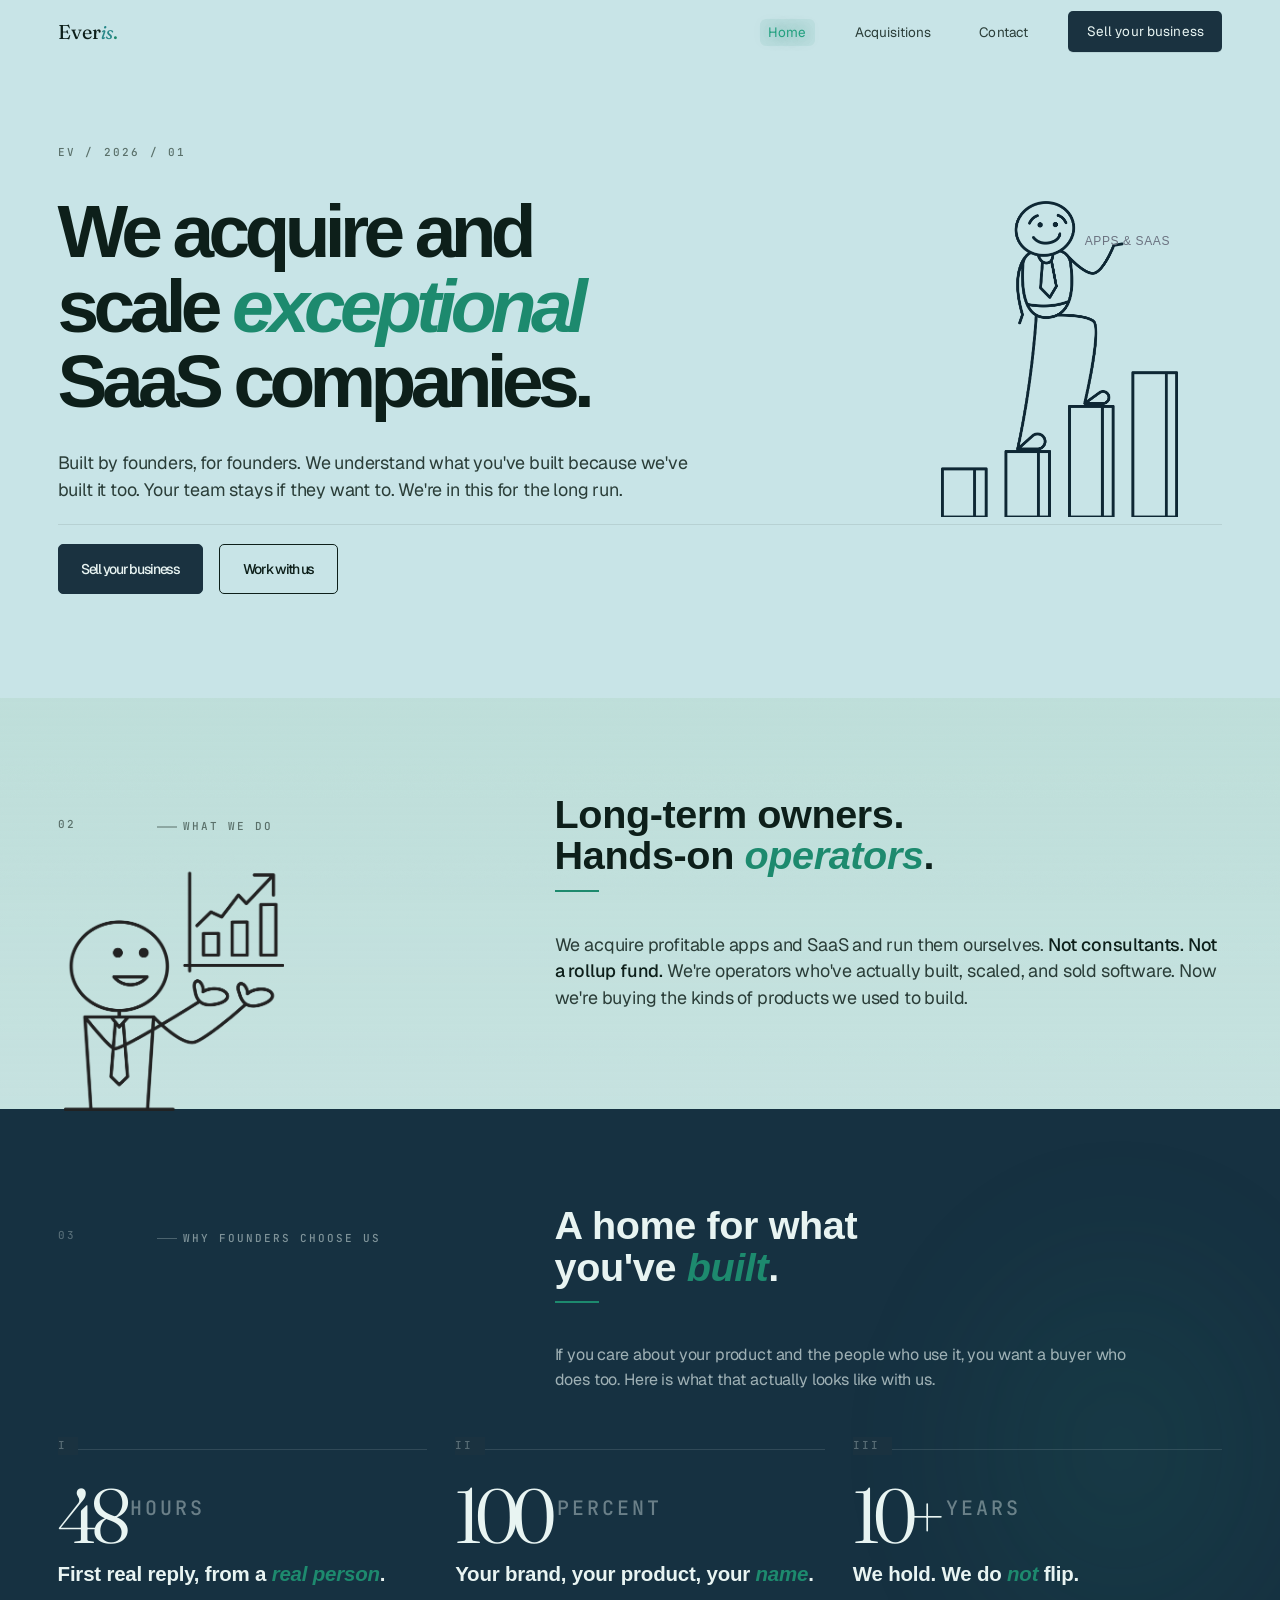
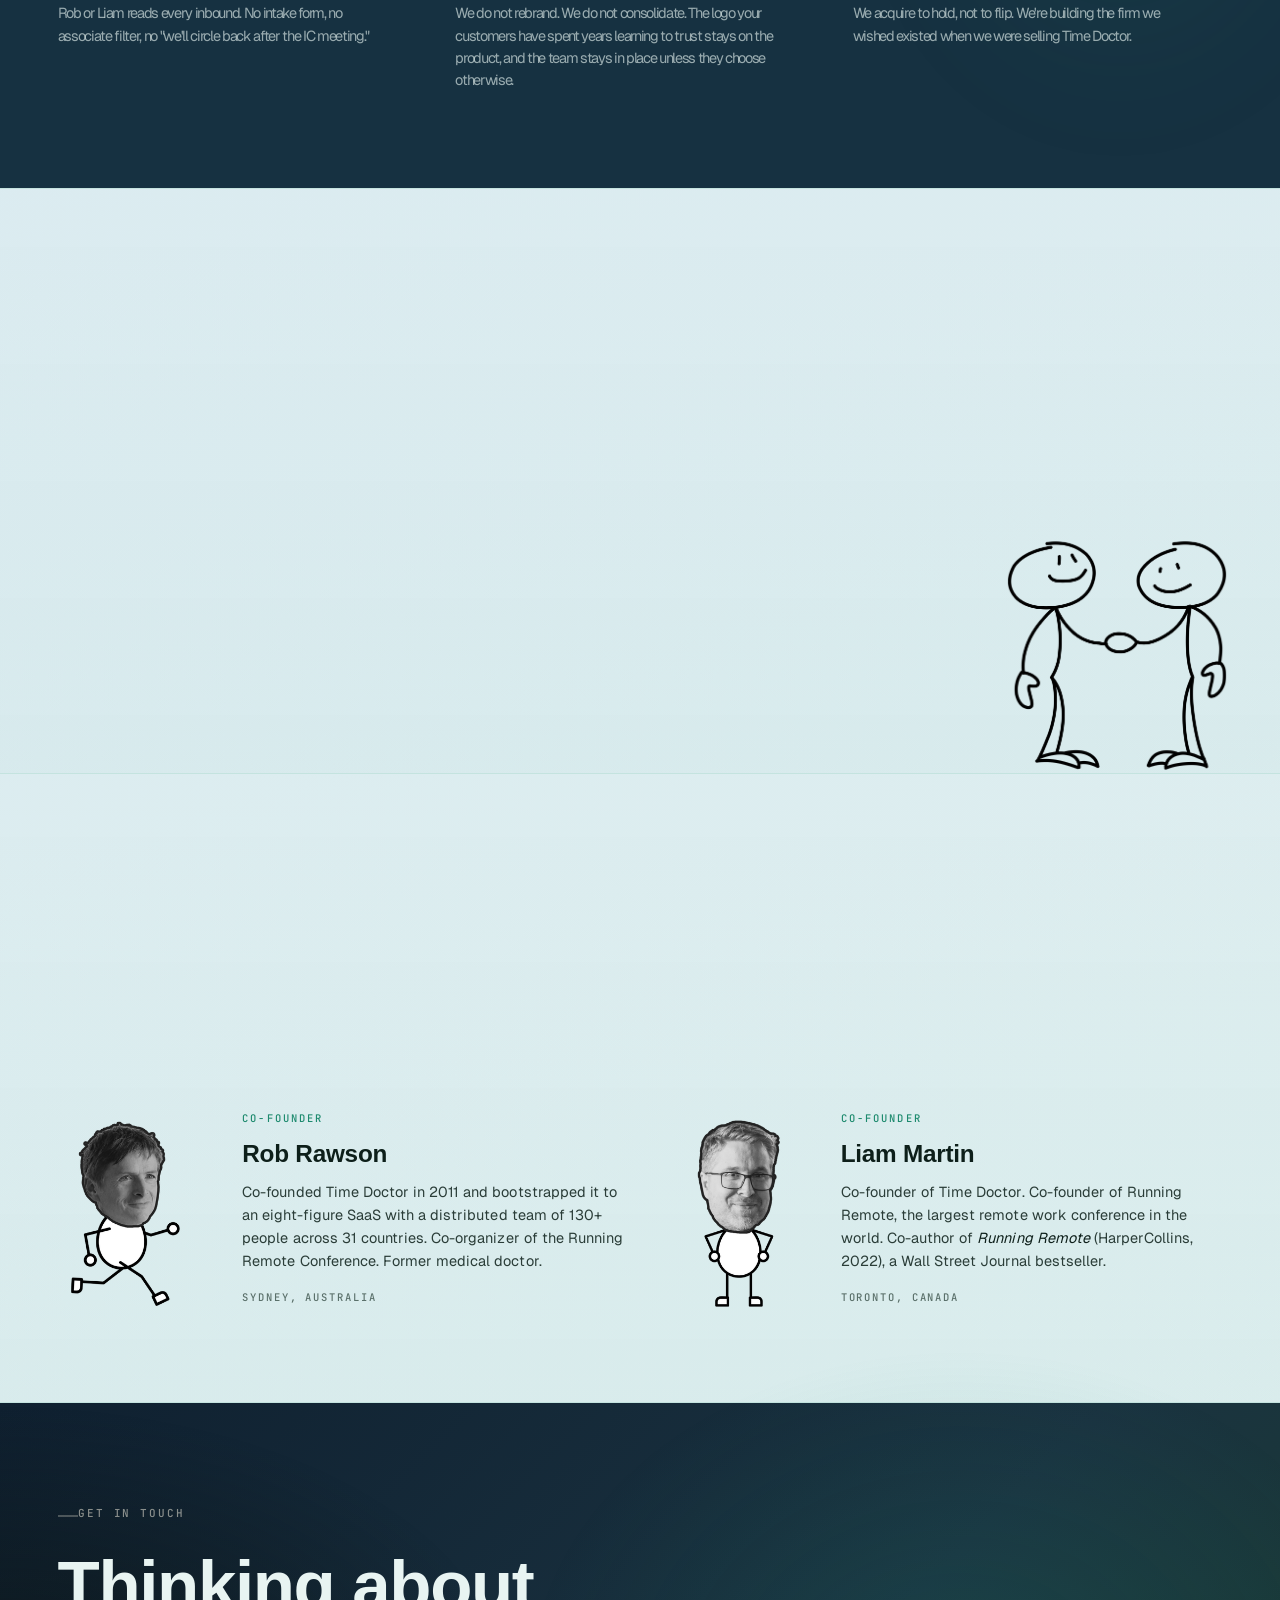
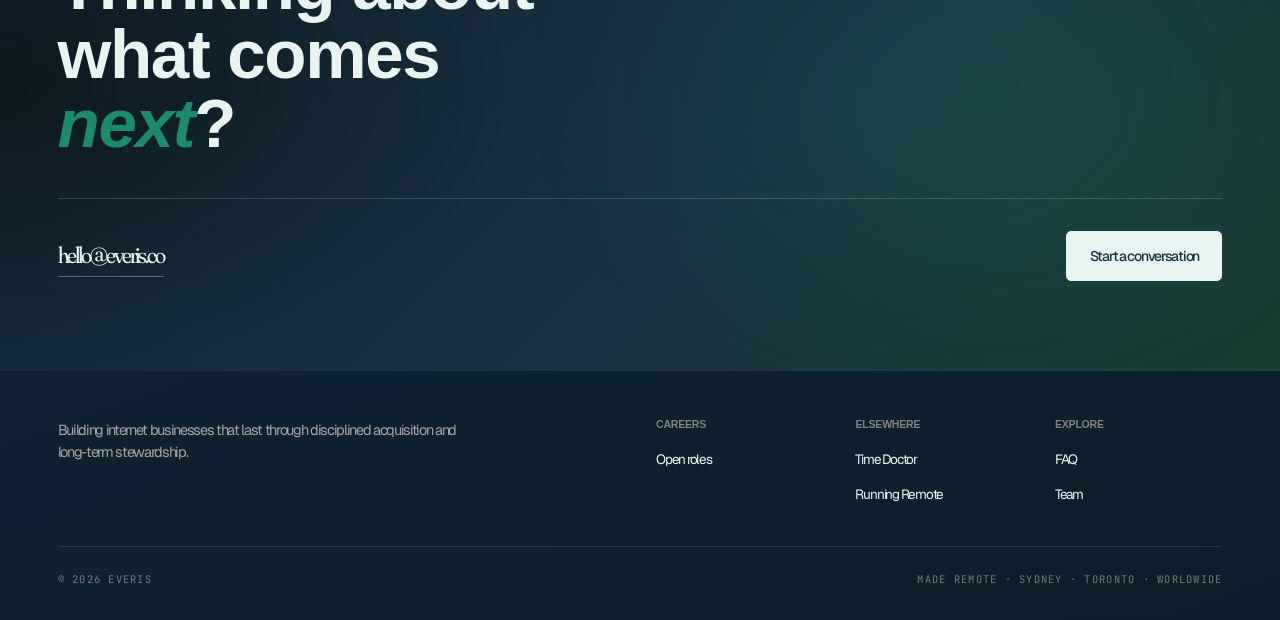
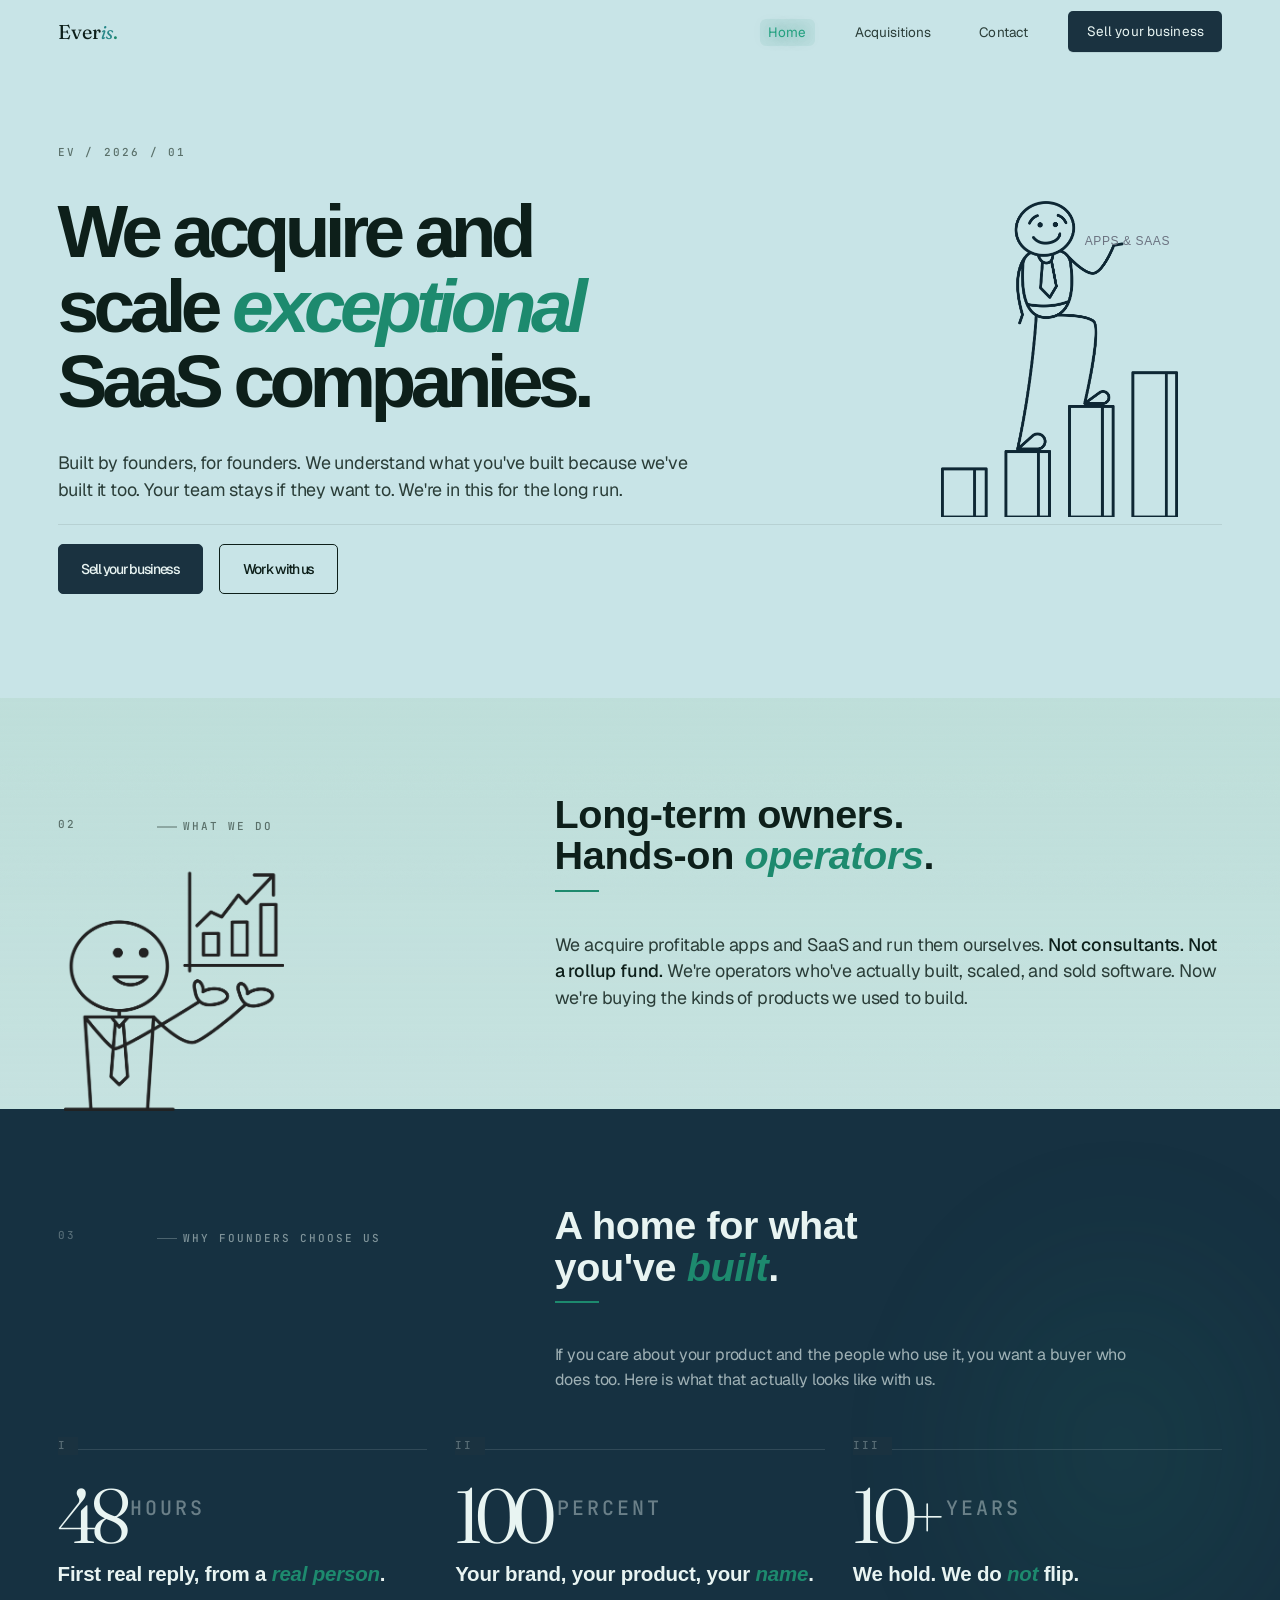
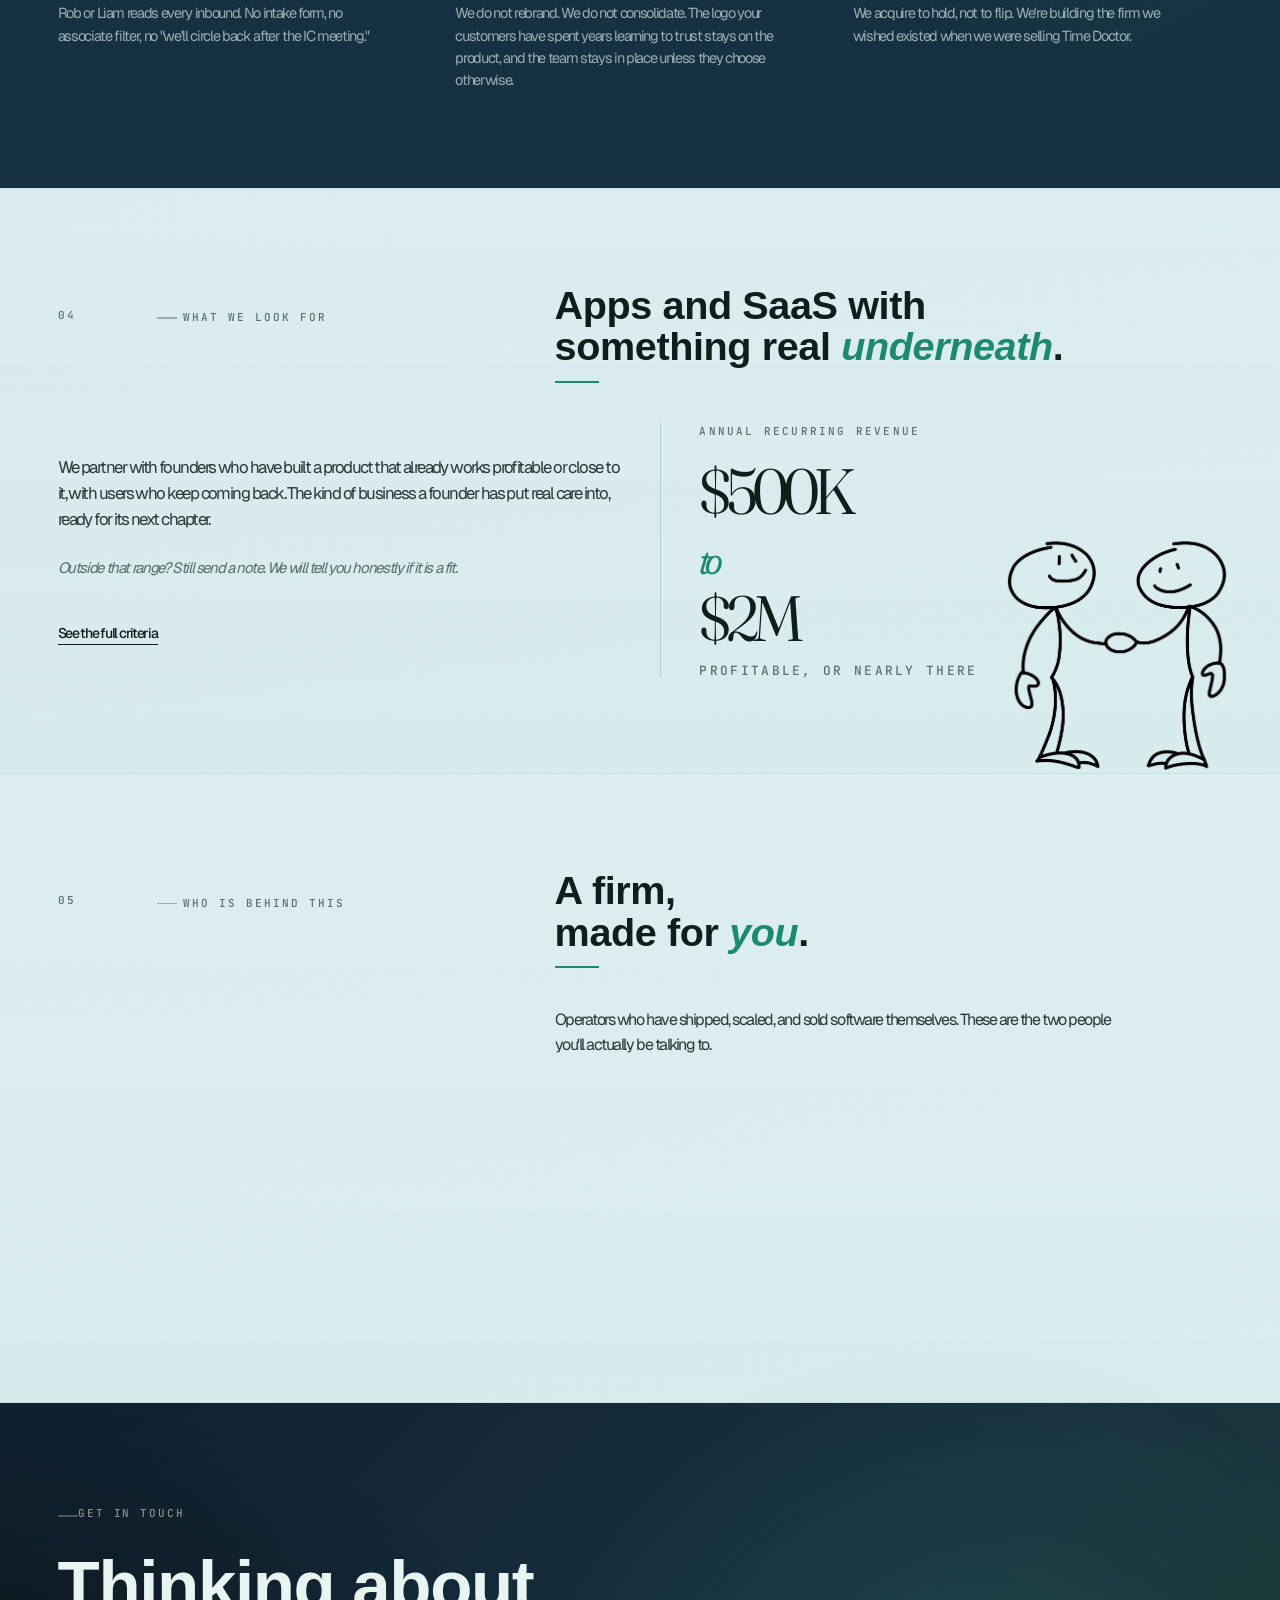
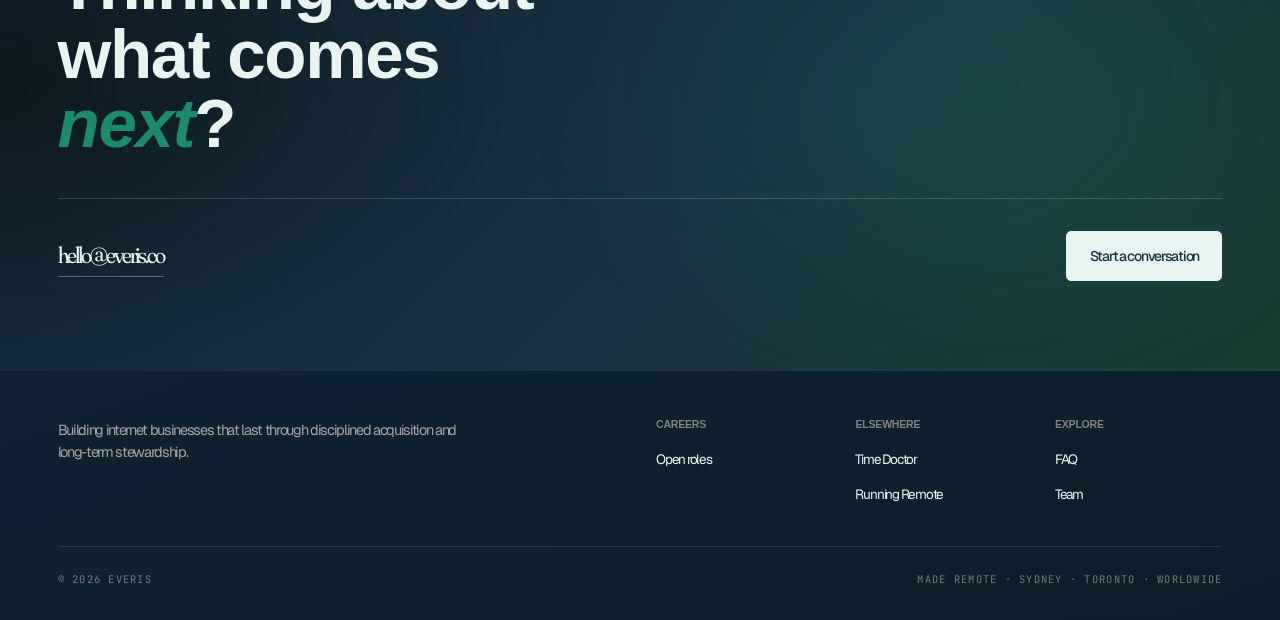
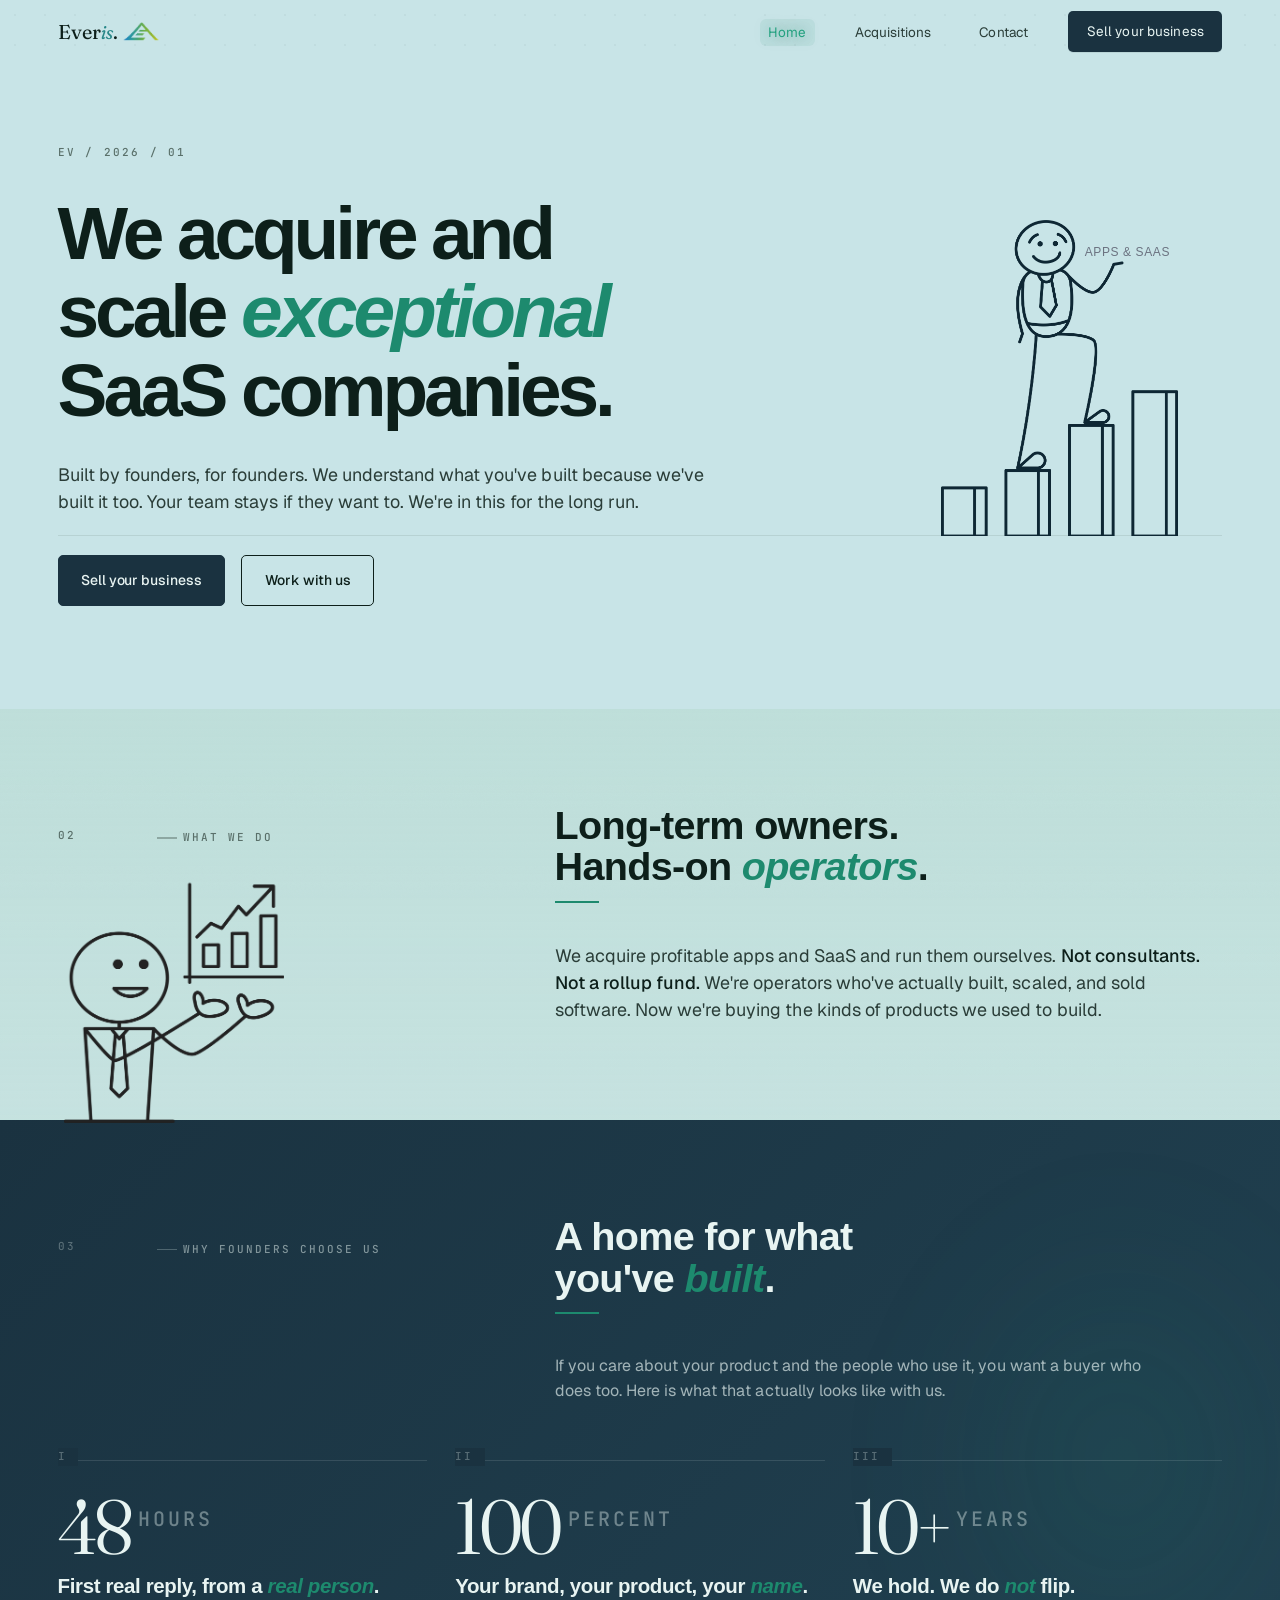
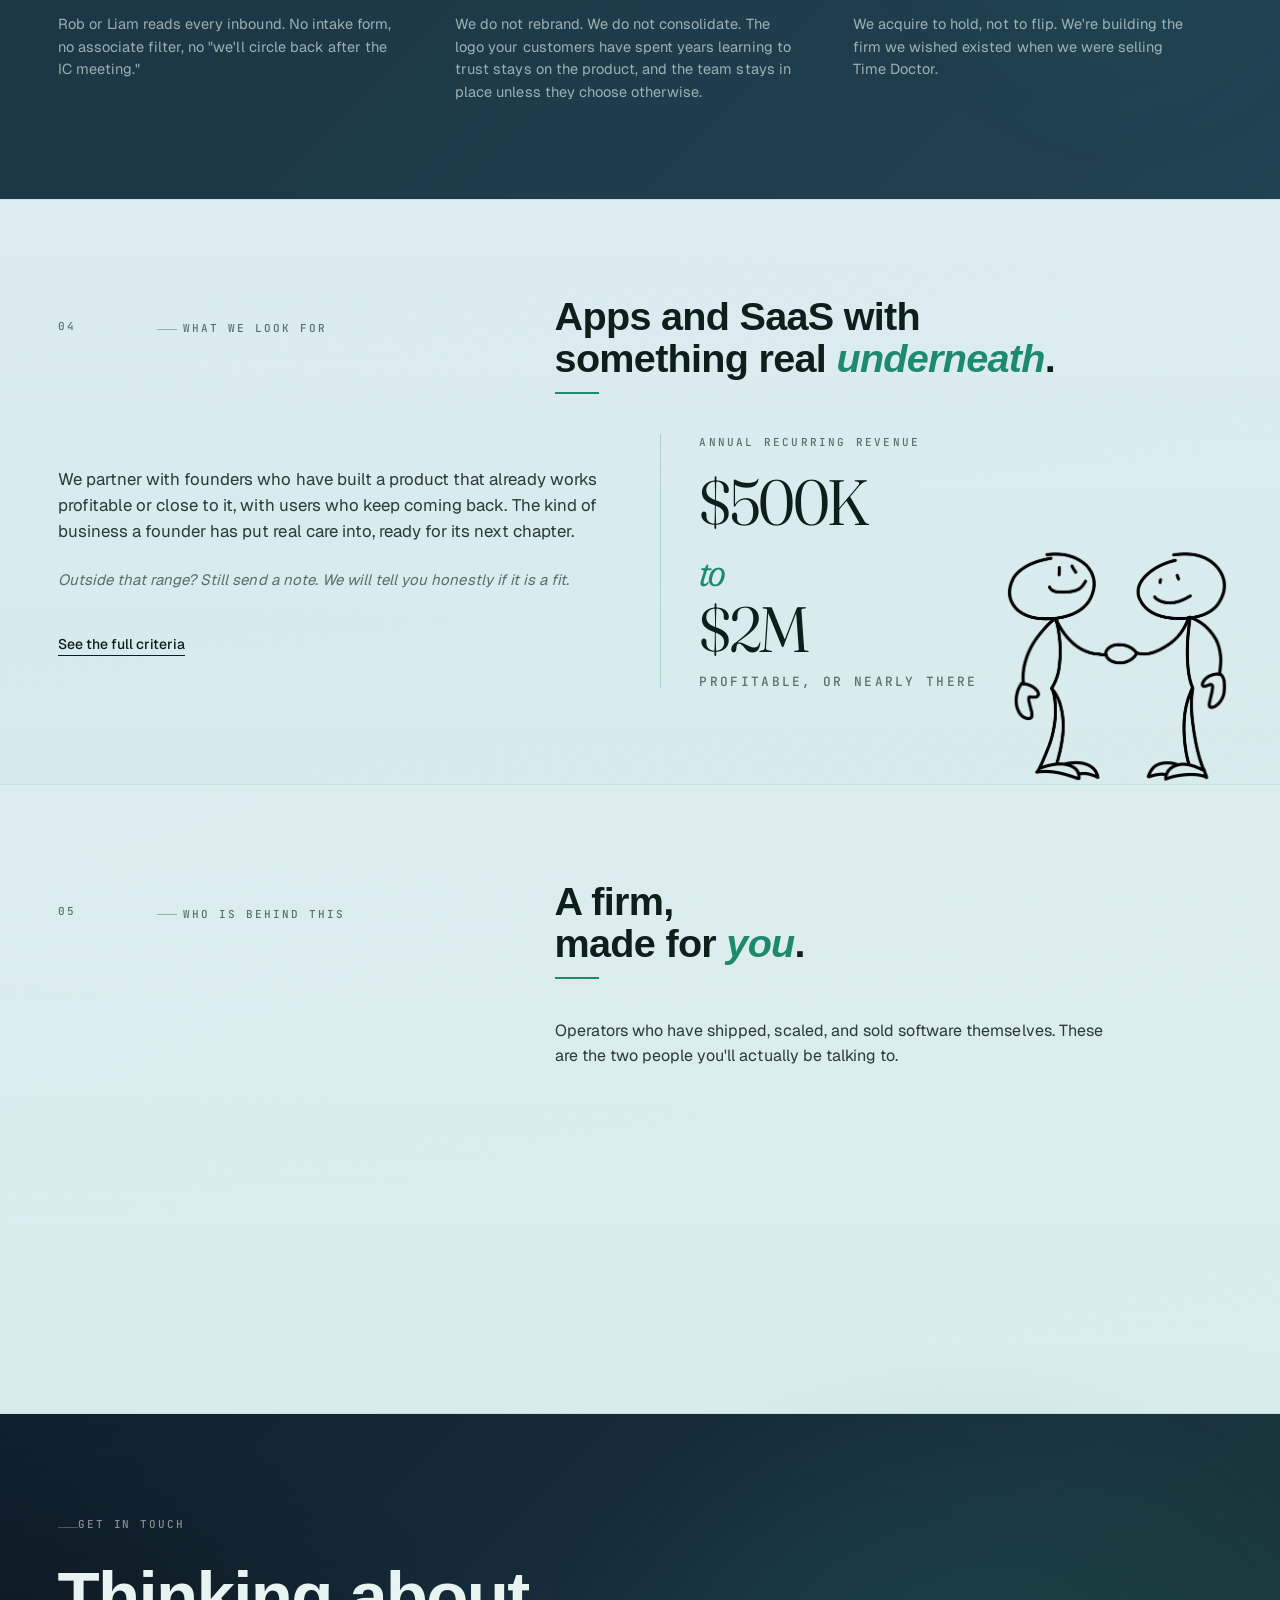
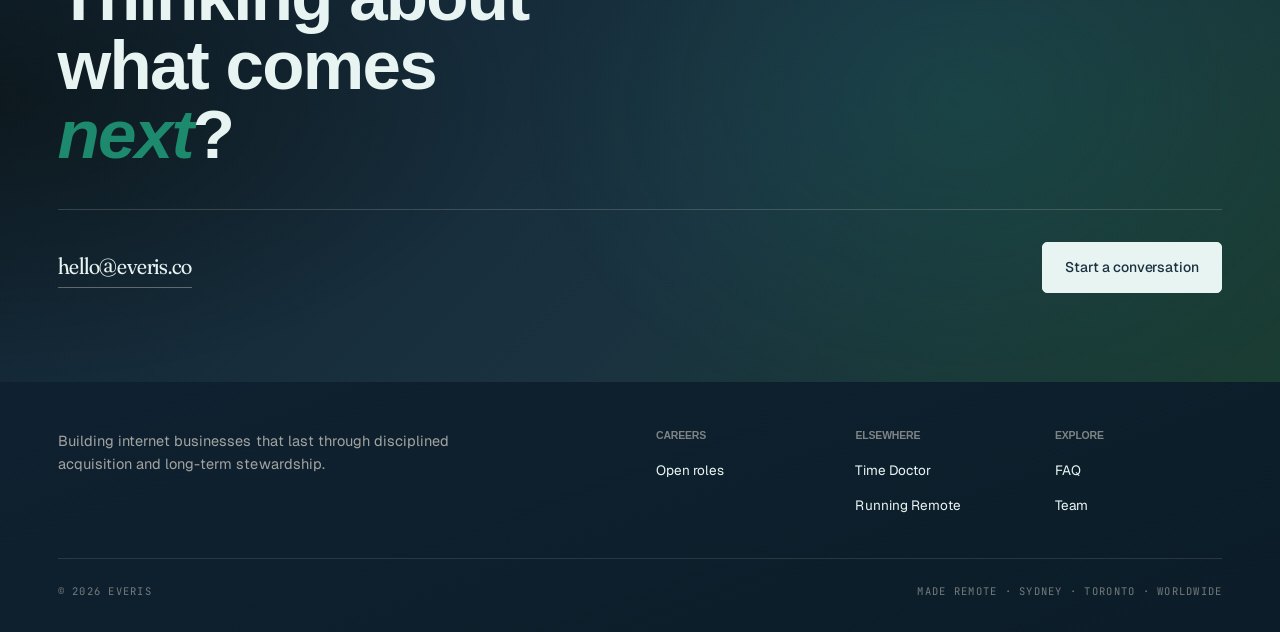
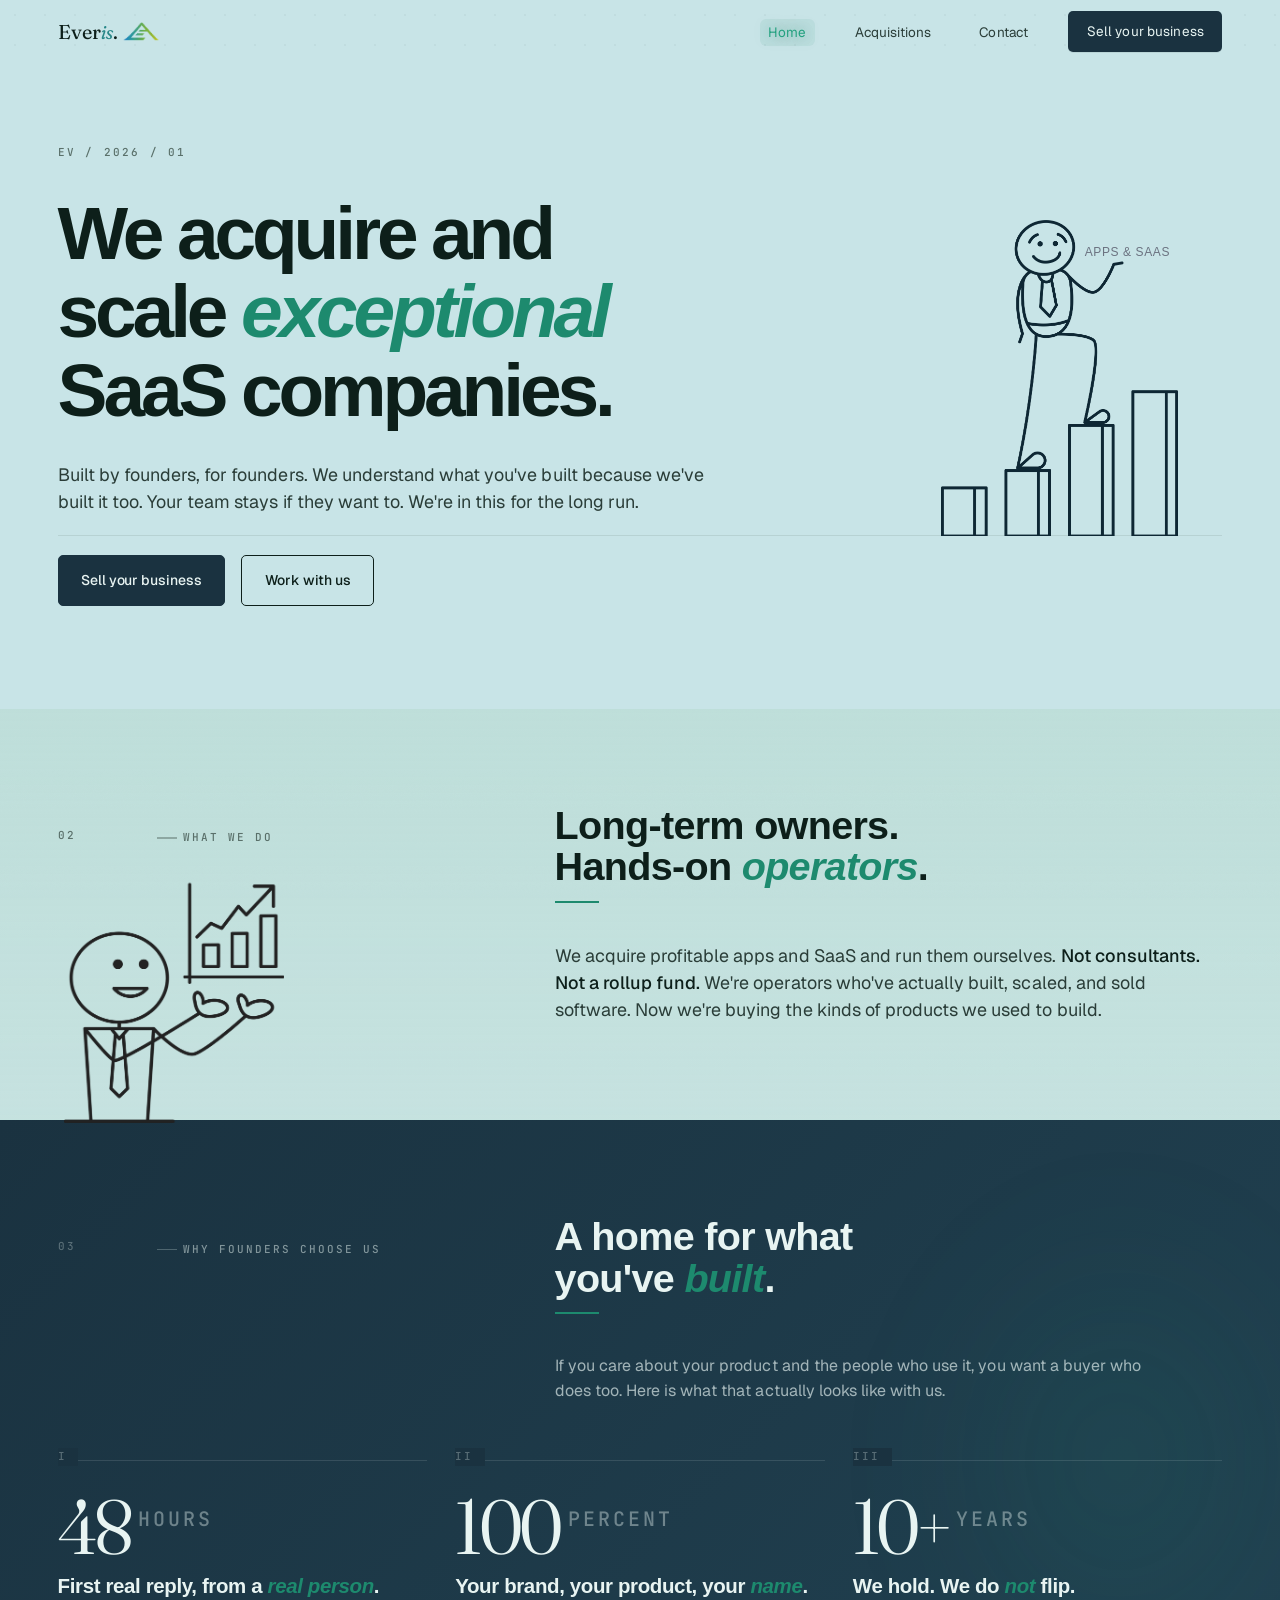
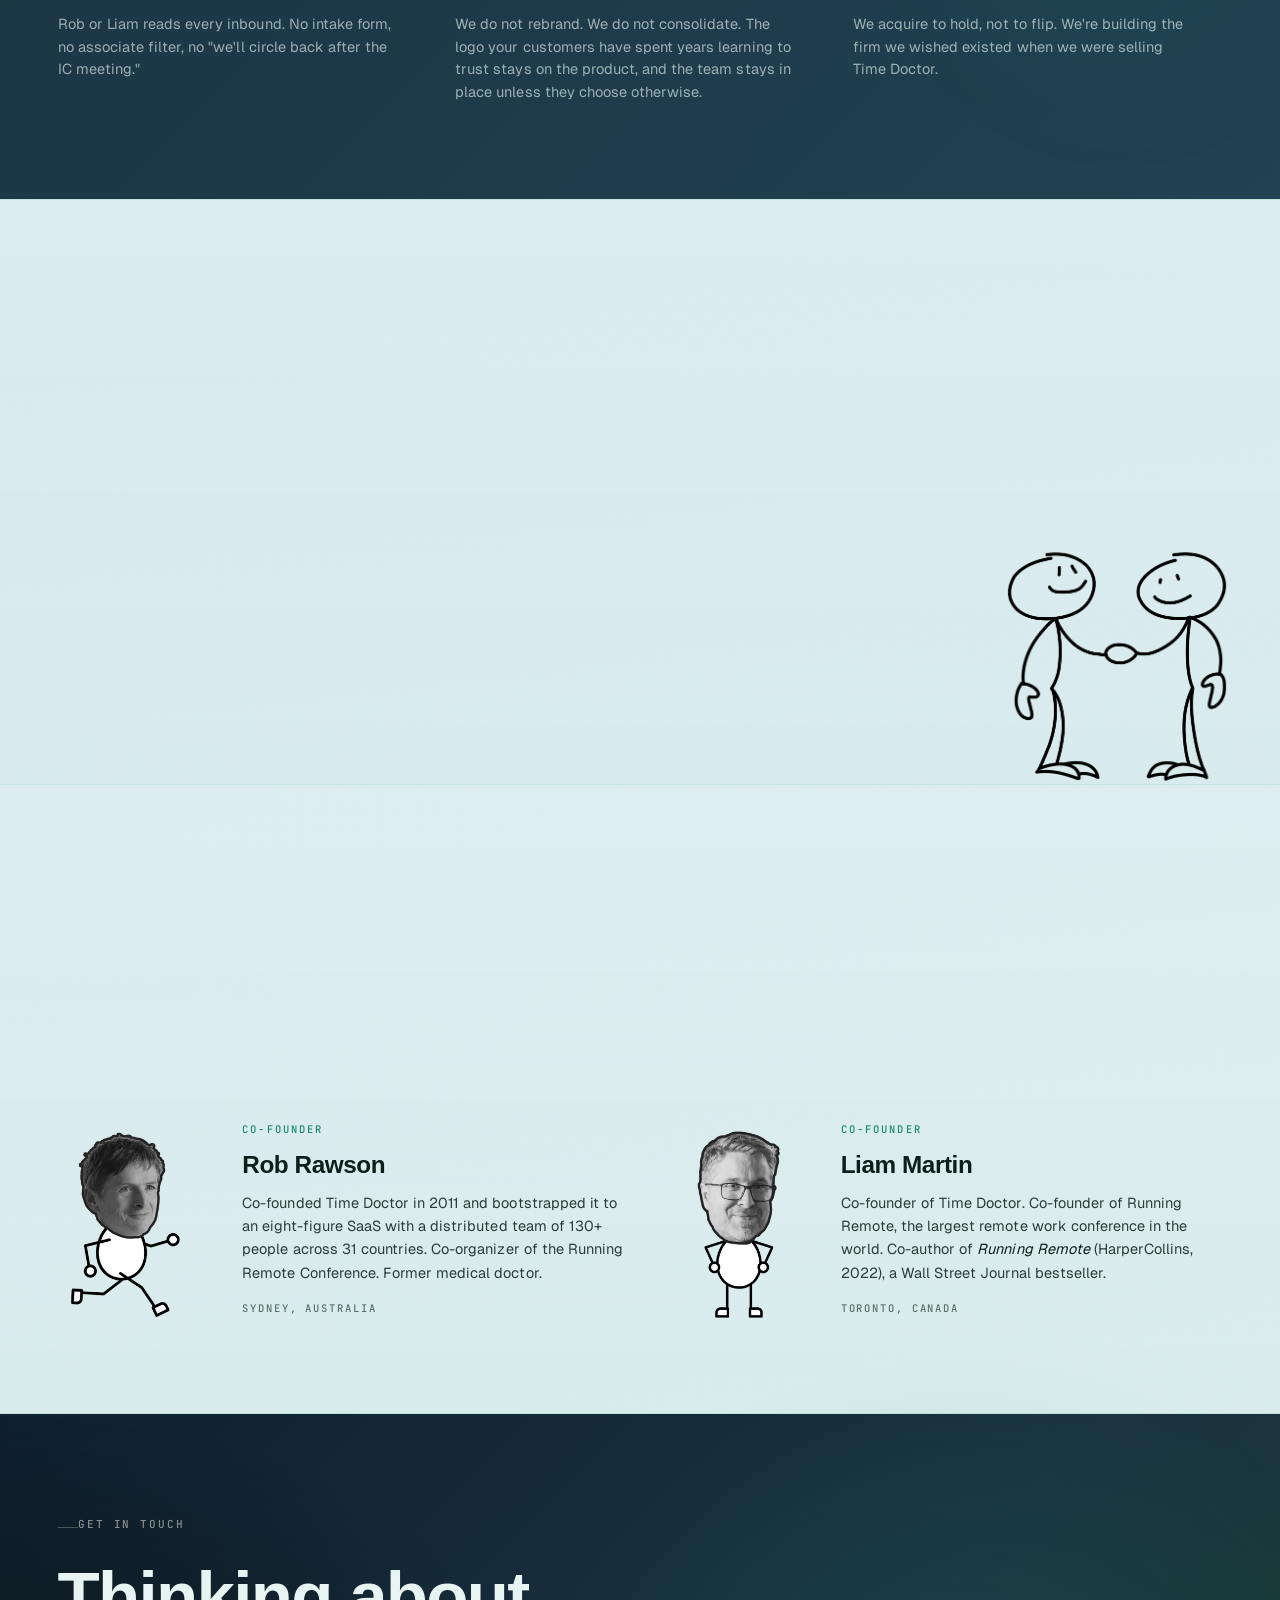
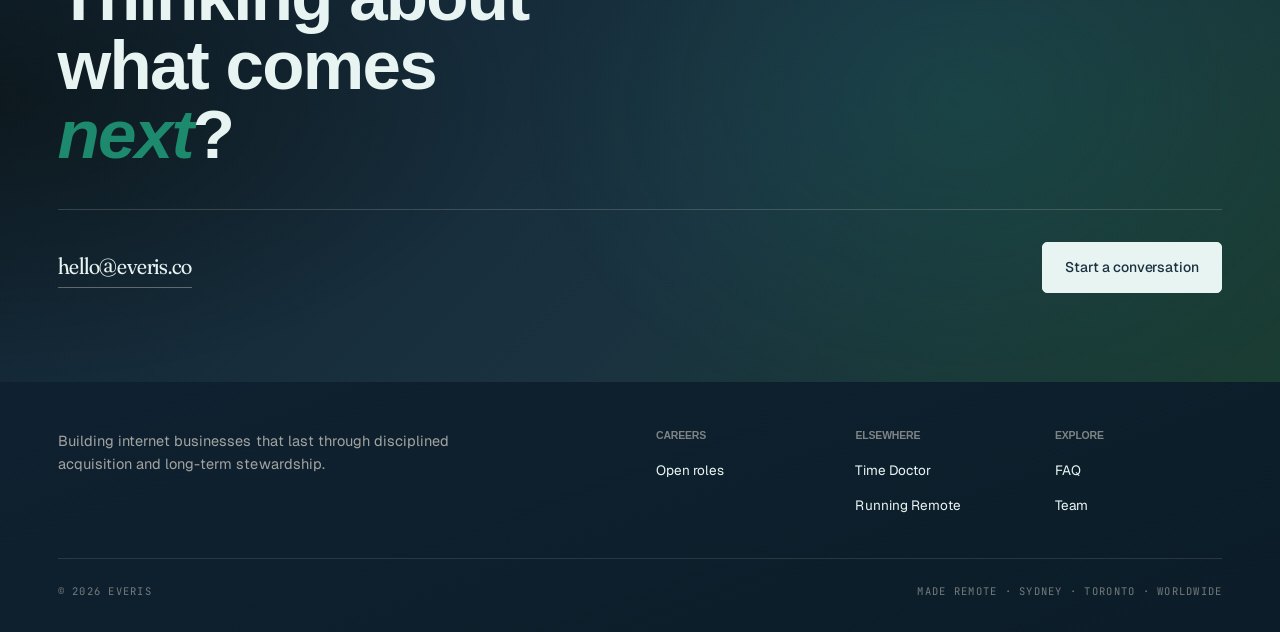
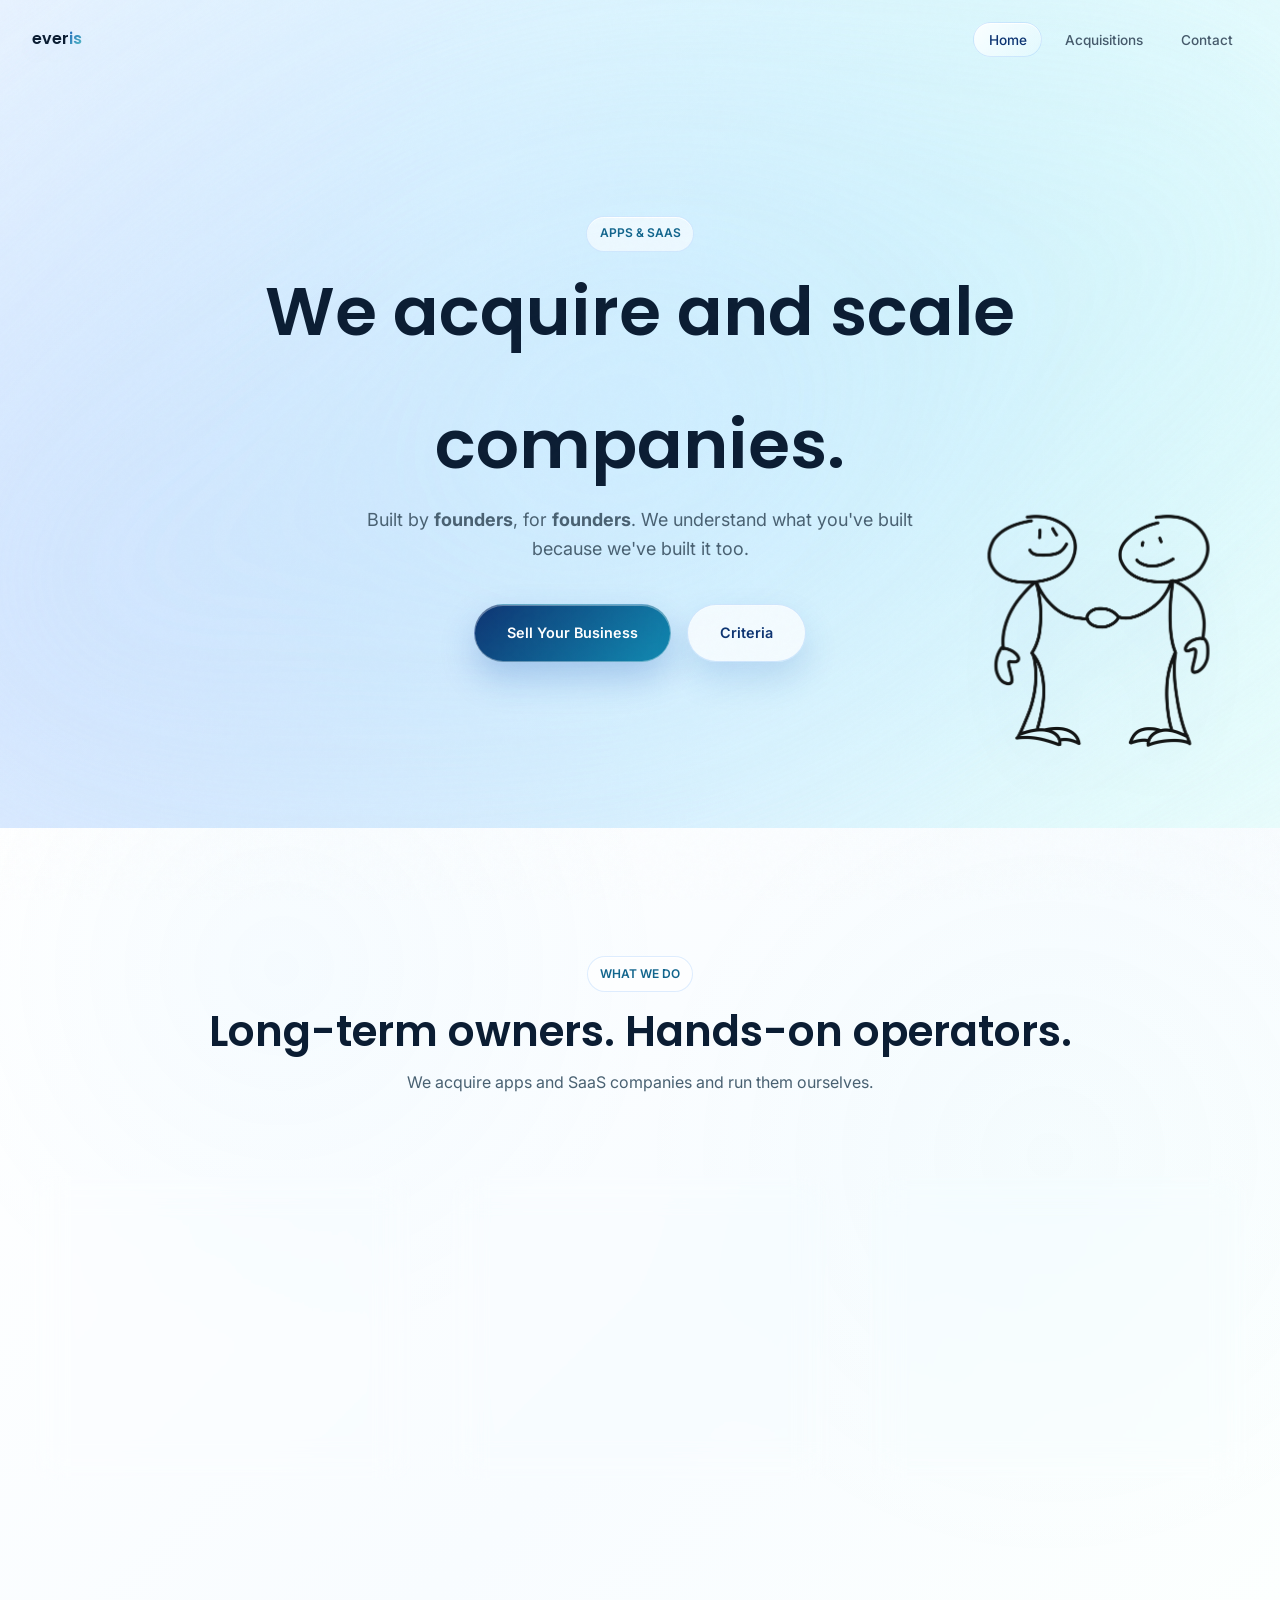
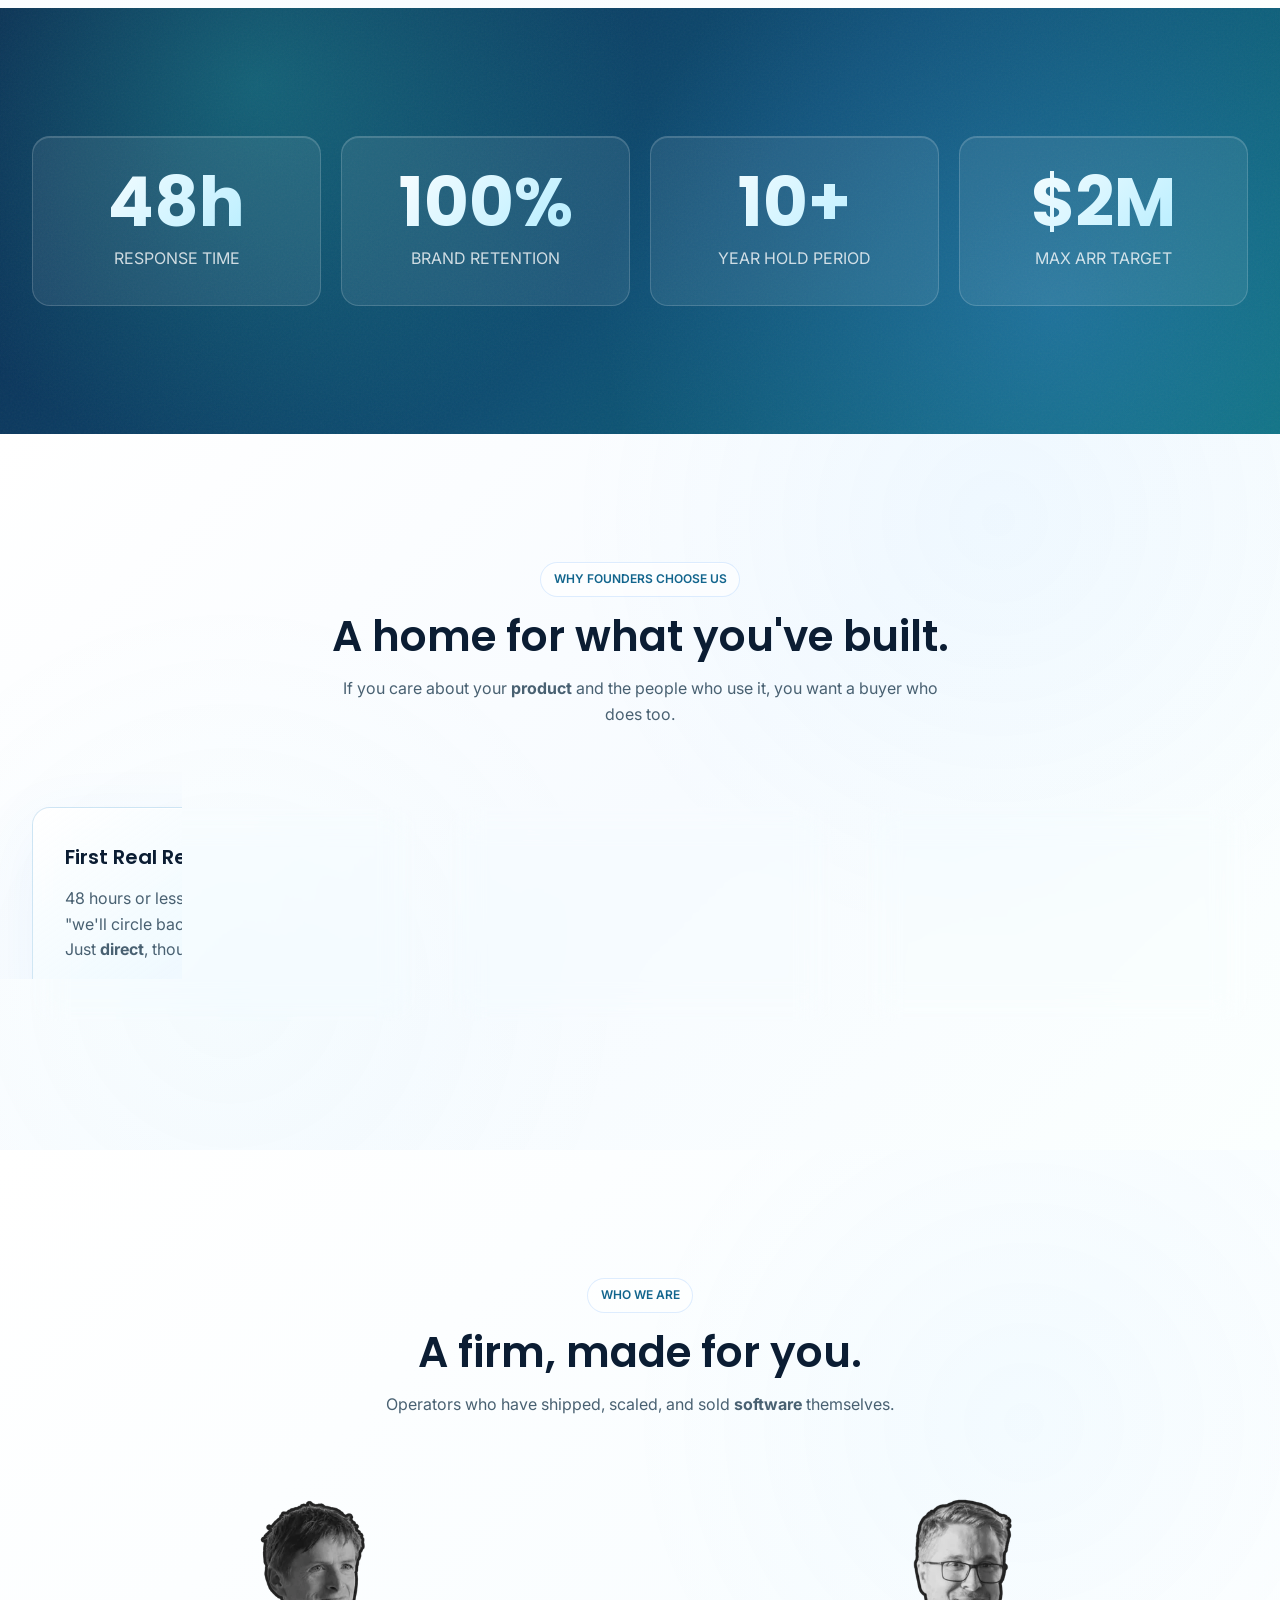
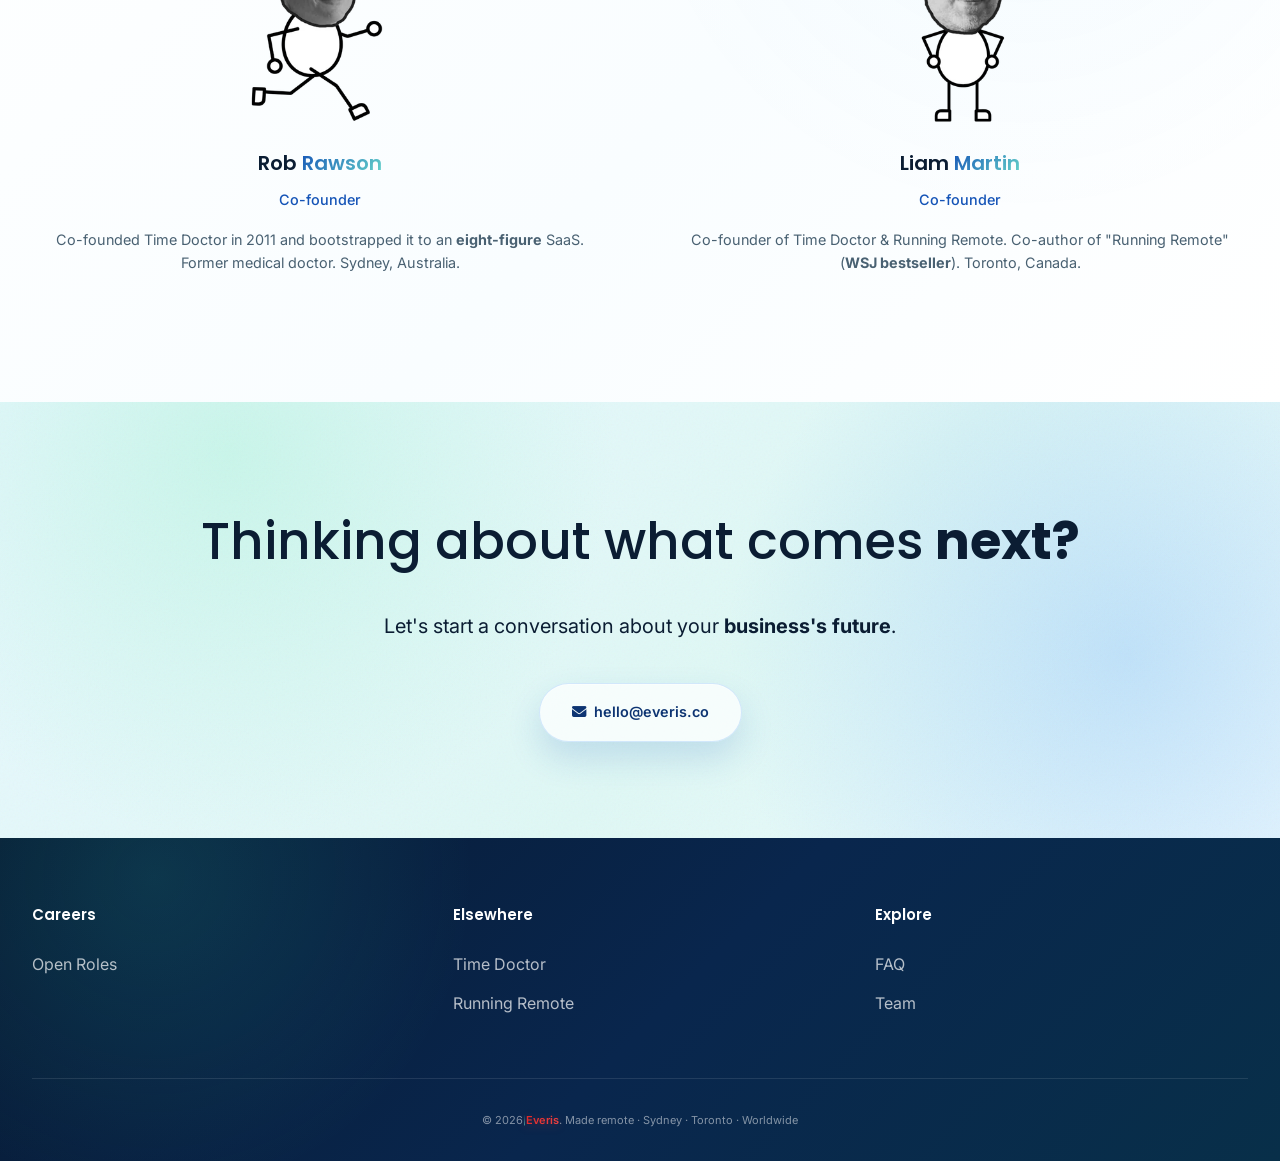
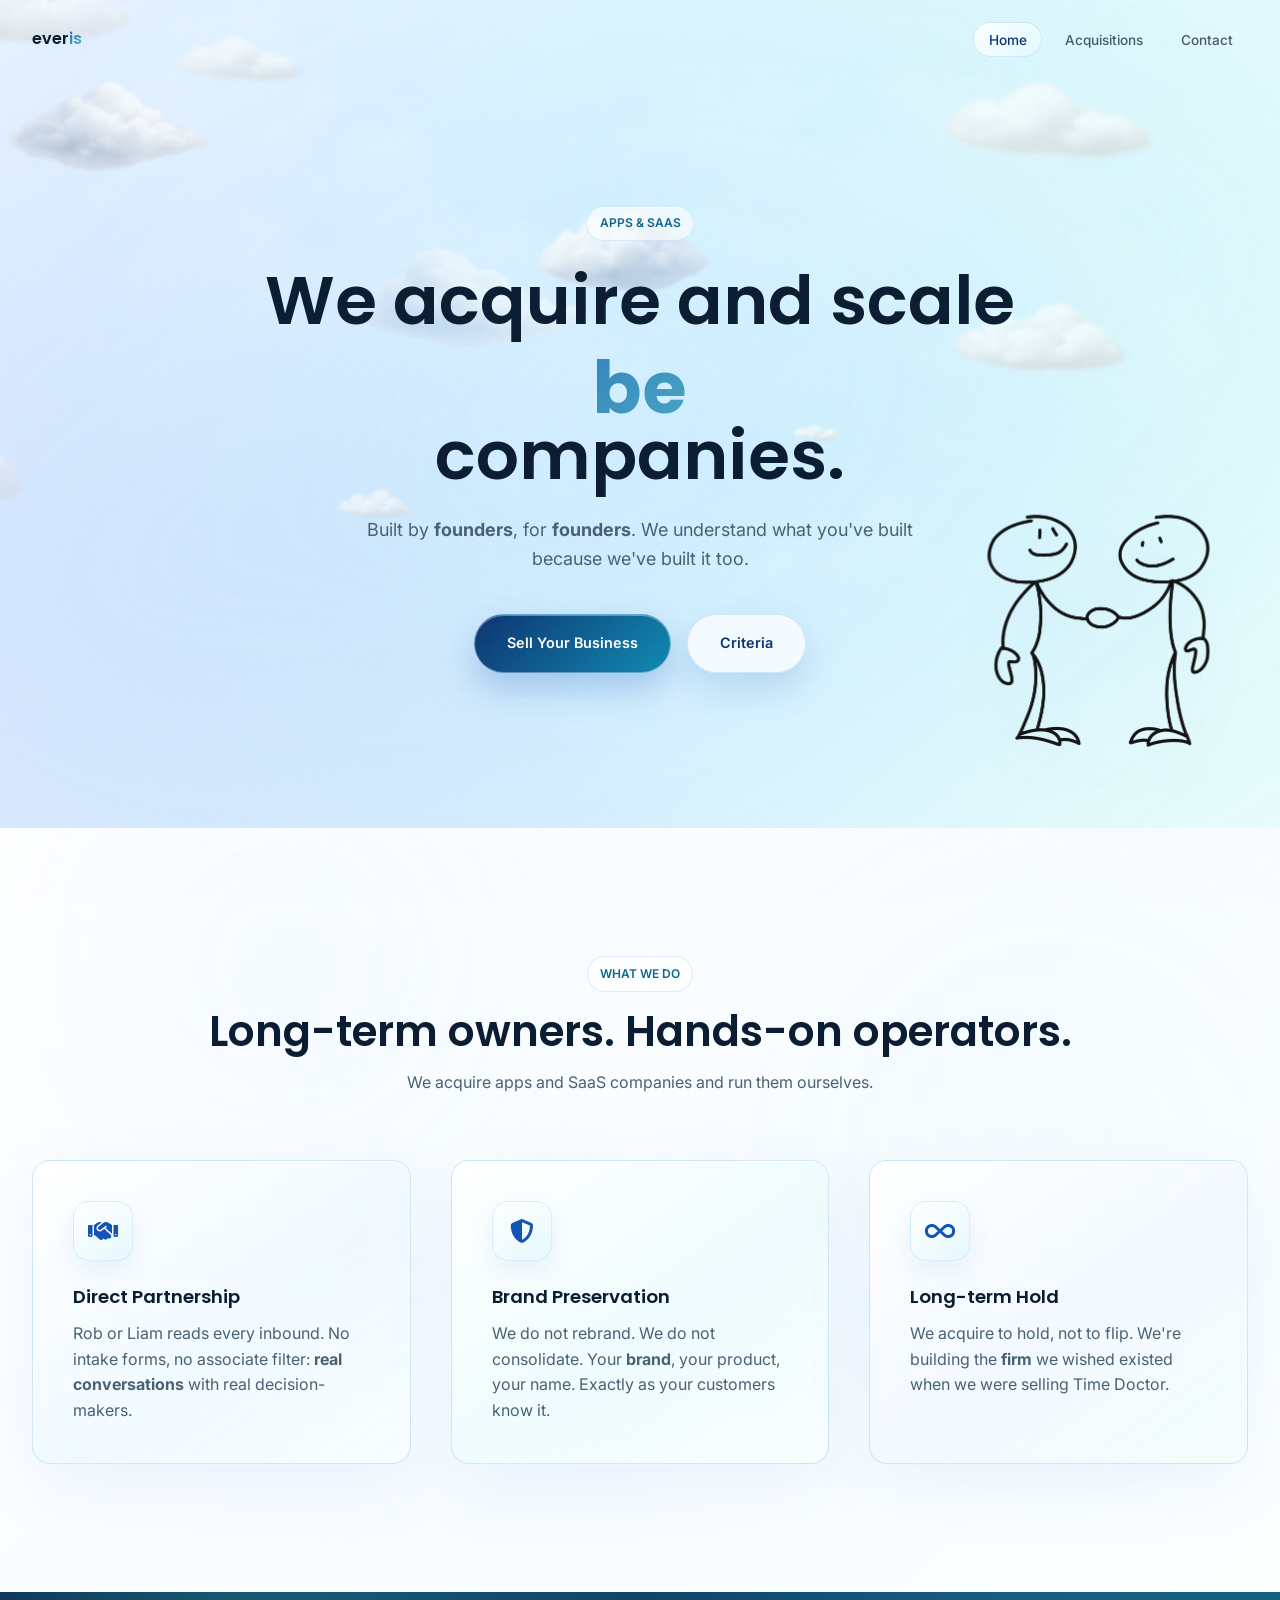
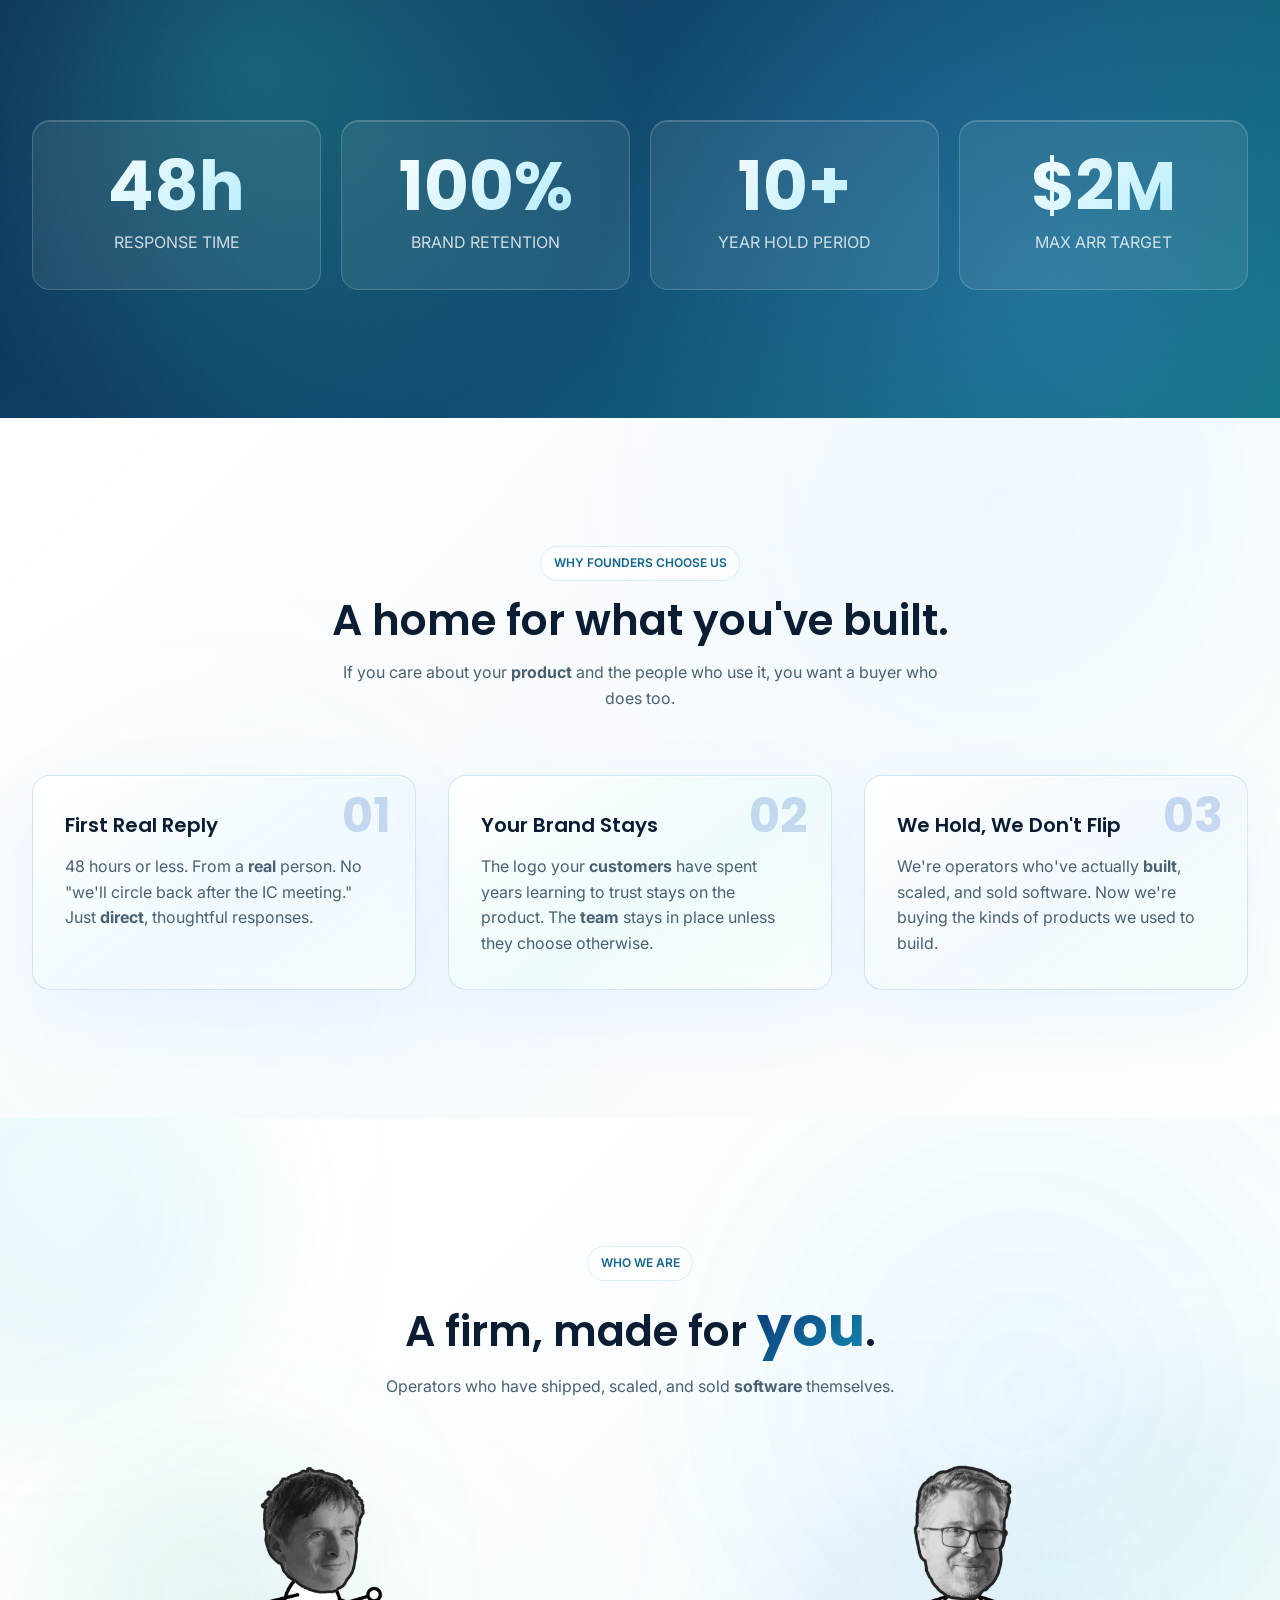
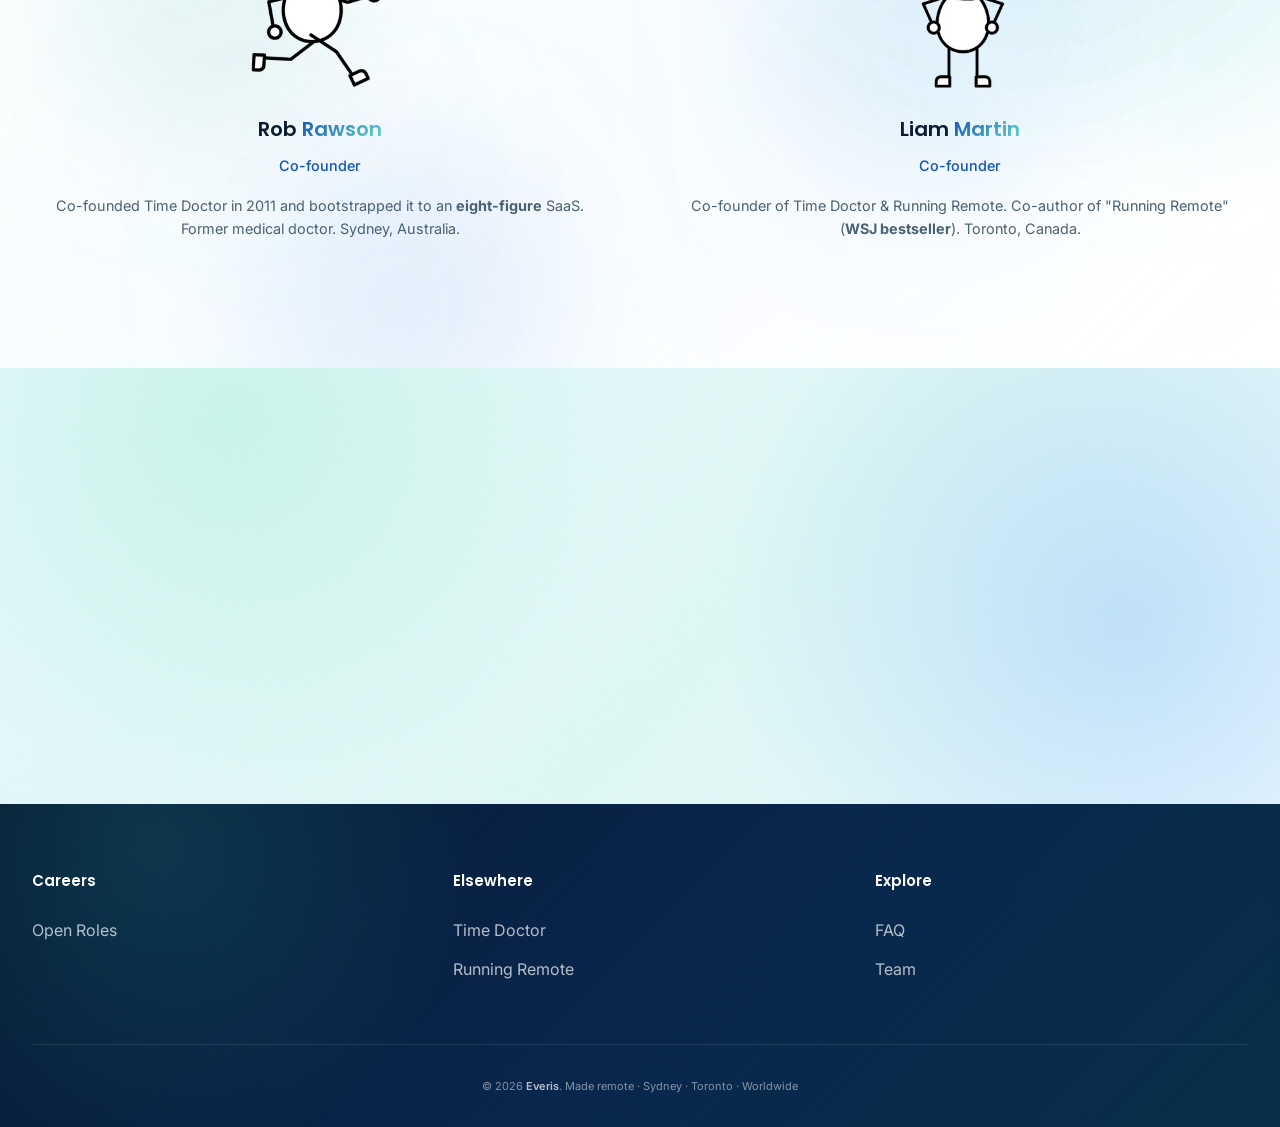
